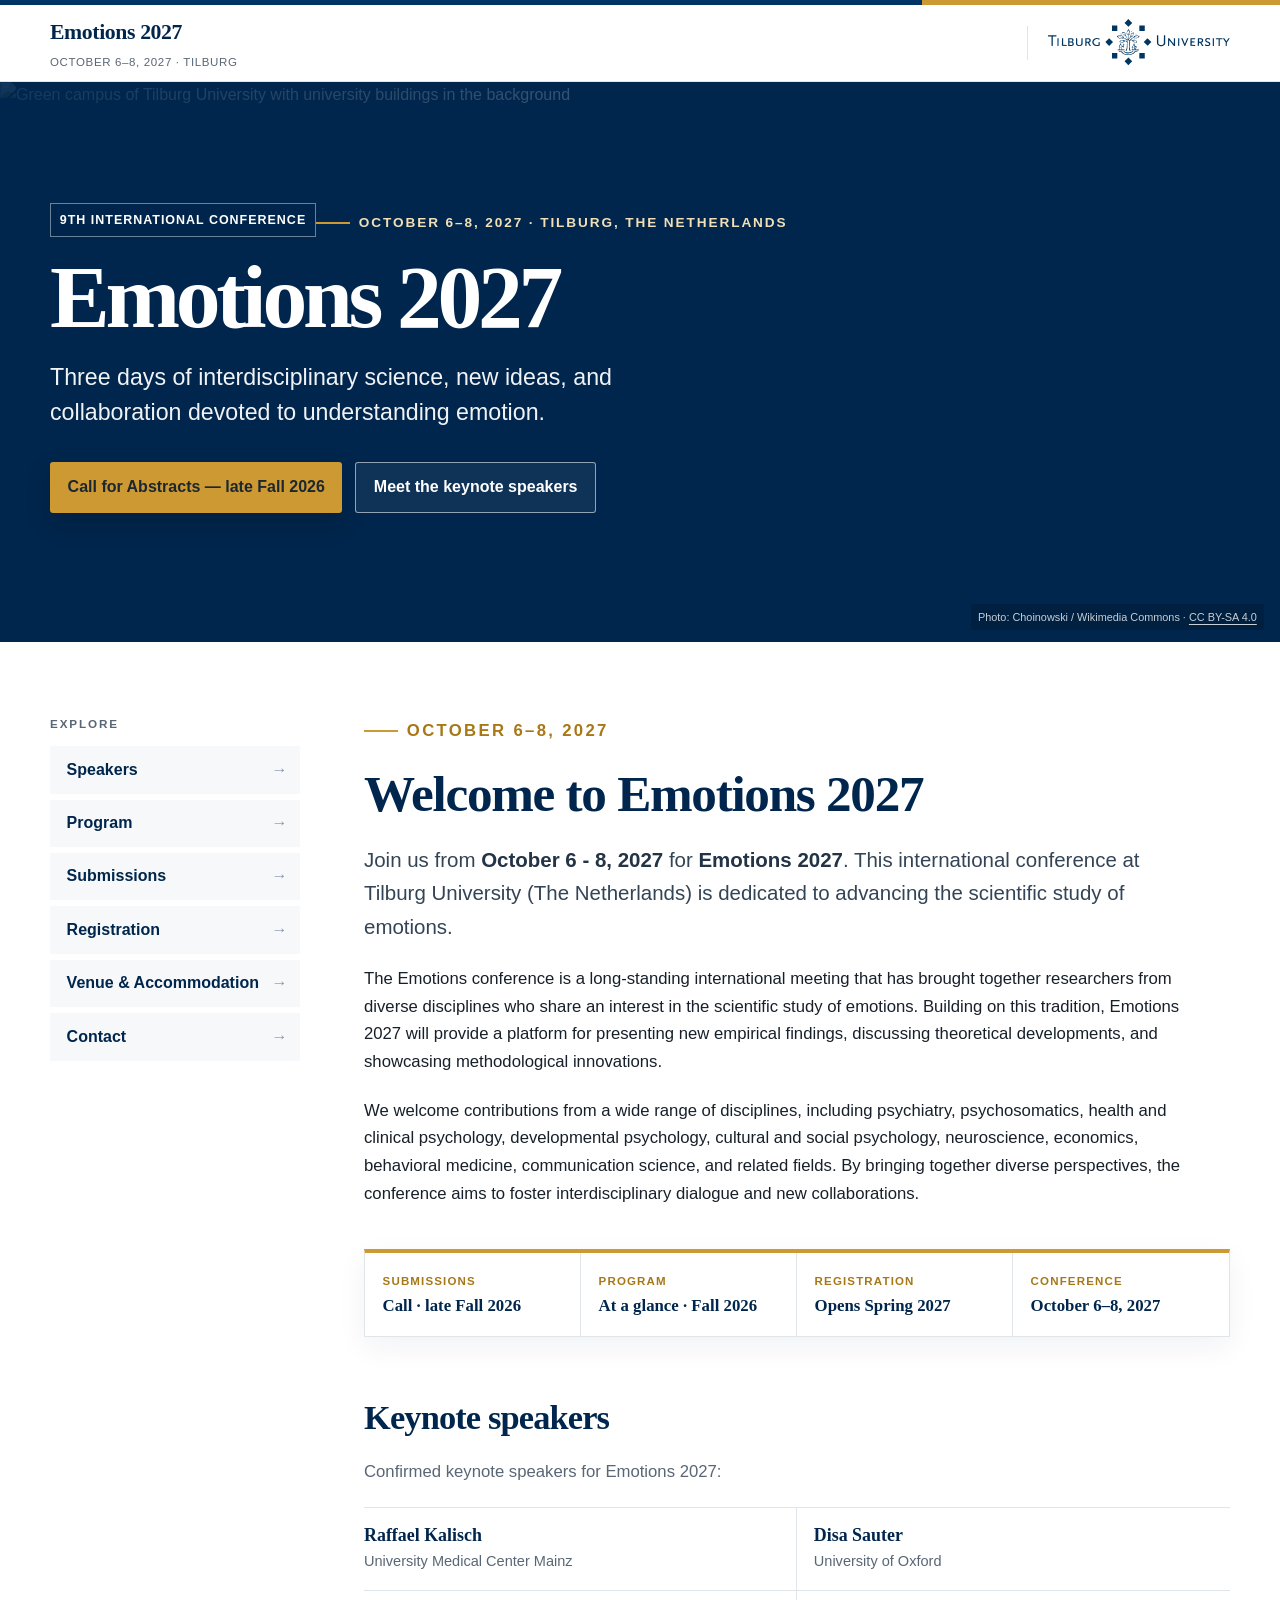
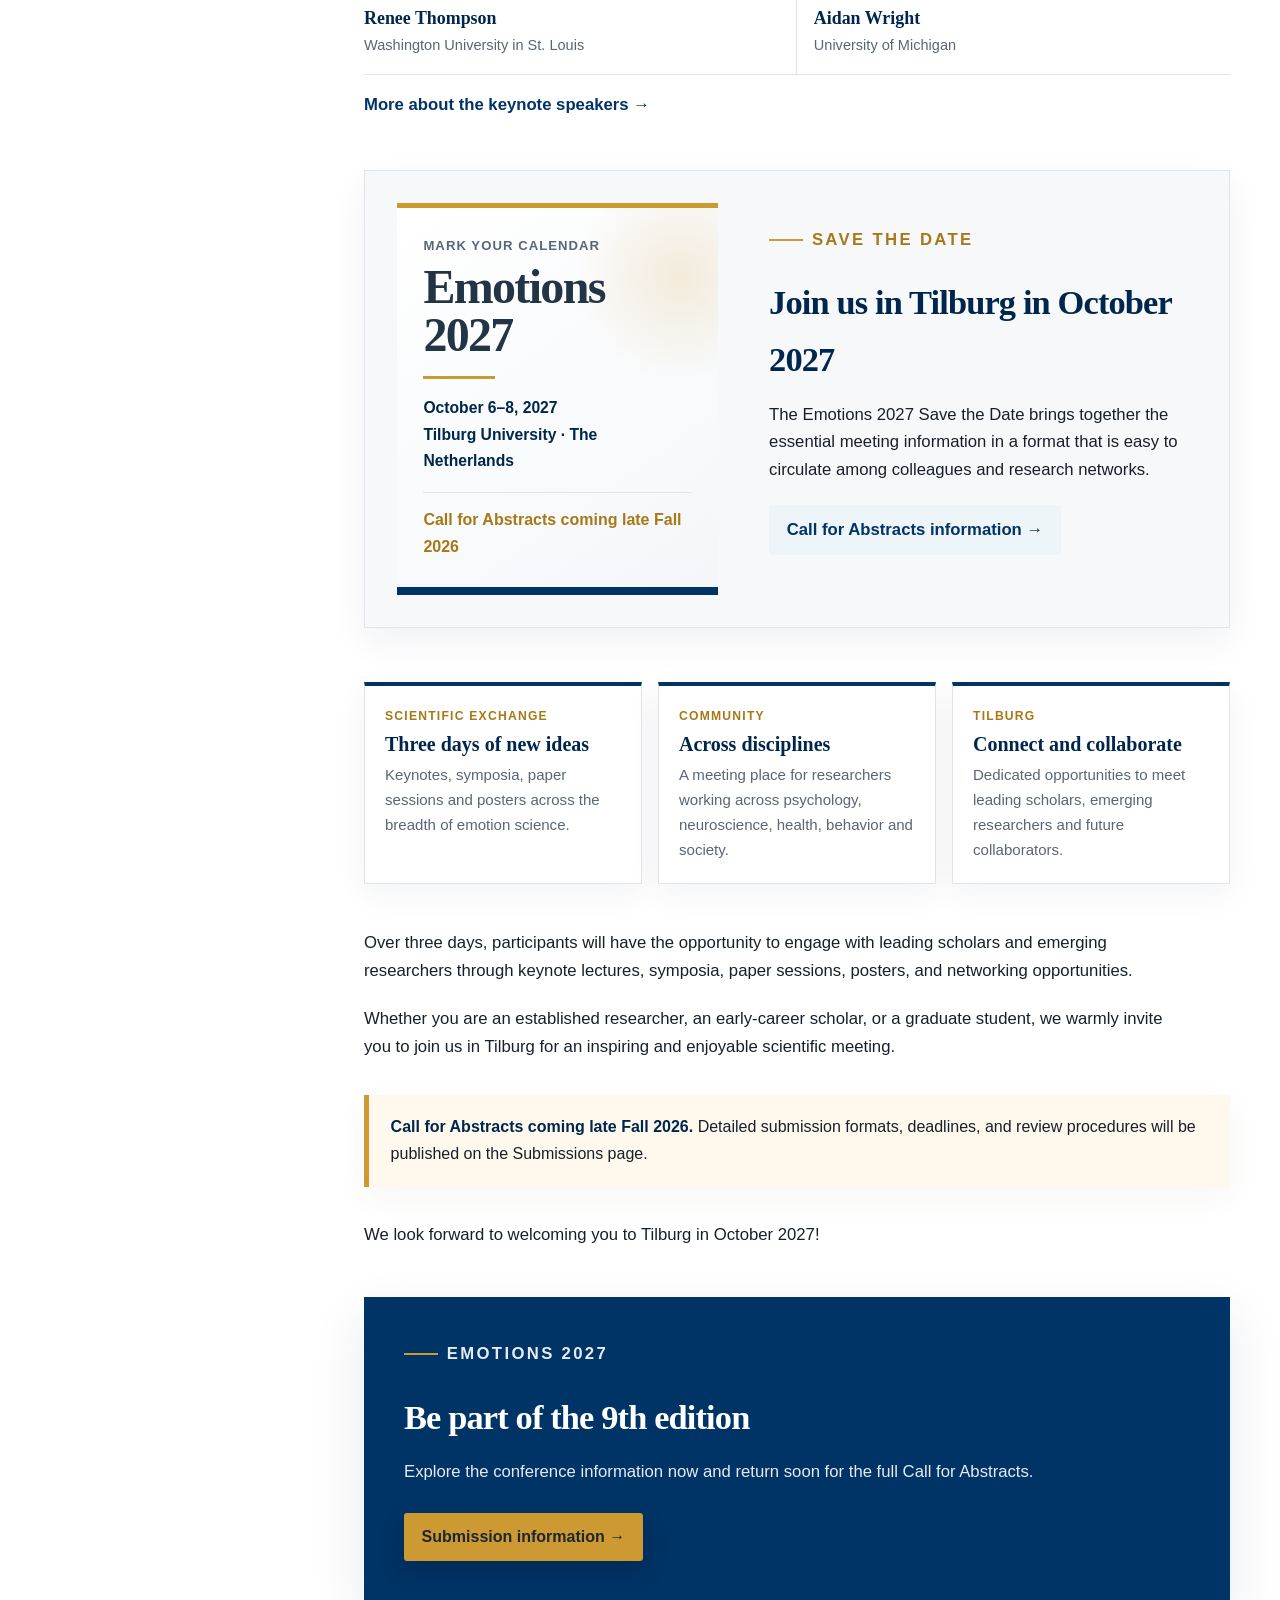
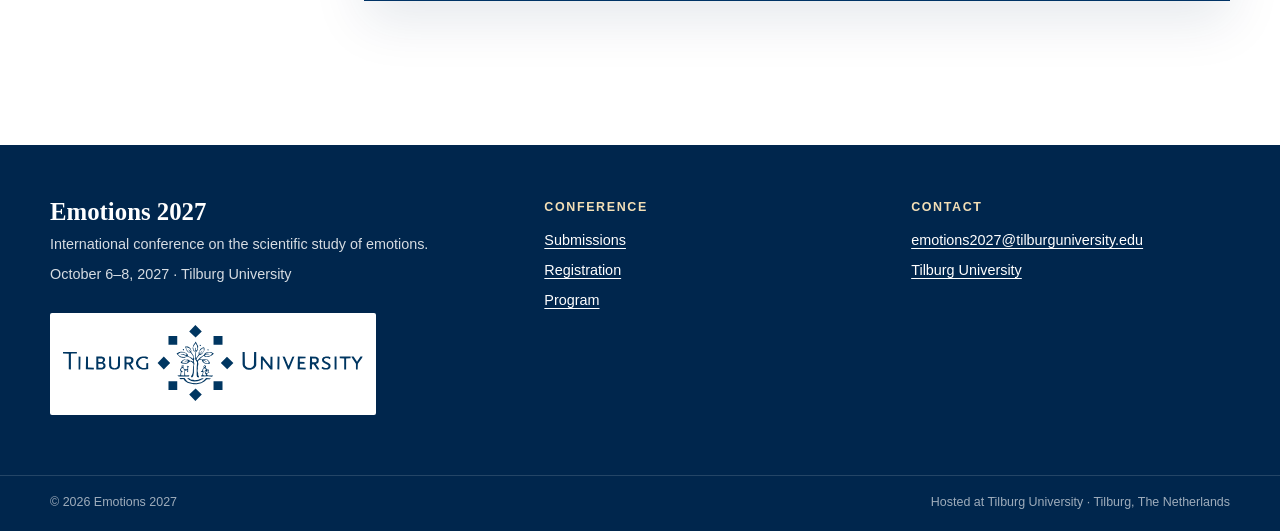
==== index.html @ 15620c04 "Refine header, simplify keynotes, and add Save the Date" ====
<!doctype html>
<html lang="en">
<head>
<meta charset="utf-8">
<meta name="viewport" content="width=device-width, initial-scale=1">
<title>Emotions 2027 | Tilburg University</title>
<meta name="description" content="Emotions 2027 is the 9th international conference on emotion research, held October 6–8, 2027 at Tilburg University.">
<meta name="theme-color" content="#003366">
<meta property="og:type" content="website">
<meta property="og:title" content="Emotions 2027 | Tilburg University">
<meta property="og:description" content="Emotions 2027 is an international scientific conference on emotion research, held October 6–8, 2027 at Tilburg University.">
<meta property="og:image" content="https://commons.wikimedia.org/wiki/Special:FilePath/Tilburg%20University%20campus.jpg?width=1600">

<link rel="canonical" href="https://emotions2027.github.io/Tilburg-Emotions2027/">
<meta property="og:url" content="https://emotions2027.github.io/Tilburg-Emotions2027/">
<meta property="og:site_name" content="Emotions 2027">
<meta name="twitter:card" content="summary_large_image">
<meta name="twitter:title" content="Emotions 2027 | Tilburg University">
<meta name="twitter:description" content="The 9th international Emotions conference, October 6–8, 2027 at Tilburg University.">
<meta name="twitter:image" content="https://commons.wikimedia.org/wiki/Special:FilePath/Tilburg%20University%20campus.jpg?width=1600">
<link rel="icon" href="assets/img/favicon.svg" type="image/svg+xml">
<link rel="stylesheet" href="assets/css/styles.css">
<script type="application/ld+json">
{
  "@context": "https://schema.org",
  "@type": "Event",
  "name": "Emotions 2027",
  "description": "The 9th international Emotions conference at Tilburg University, dedicated to advancing the scientific study of emotions.",
  "startDate": "2027-10-06",
  "endDate": "2027-10-08",
  "eventStatus": "https://schema.org/EventScheduled",
  "eventAttendanceMode": "https://schema.org/OfflineEventAttendanceMode",
  "url": "https://emotions2027.github.io/Tilburg-Emotions2027/",
  "location": {
    "@type": "Place",
    "name": "Cobbenhagen Building, Tilburg University",
    "address": {
      "@type": "PostalAddress",
      "streetAddress": "Warandelaan 2",
      "postalCode": "5037 AB",
      "addressLocality": "Tilburg",
      "addressCountry": "NL"
    }
  },
  "organizer": {
    "@type": "Organization",
    "name": "Tilburg University — Department of Medical and Clinical Psychology",
    "url": "https://www.tilburguniversity.edu/about/schools/socialsciences/organization/departments/medical-and-clinical-psychology/conference-emotions"
  }
}
</script>
</head>
<body>
<a class="skip-link" href="#main">Skip to main content</a>
<div class="topline"></div>
<header class="site-header">
  <div class="header-inner">
    <div class="brand-group">
      <a class="brand" href="index.html" aria-label="Emotions 2027 homepage">
        <span class="brand-mark" aria-hidden="true">E27</span>
        <span class="brand-copy"><strong>Emotions 2027</strong><span>October 6–8, 2027 · Tilburg</span></span>
      </a>
      <span class="brand-divider" aria-hidden="true"></span>
      <a class="university-brand" href="https://www.tilburguniversity.edu/" rel="noopener" aria-label="Tilburg University">
        <img src="assets/img/tilburg-university-tsb.svg" alt="Tilburg University — School of Social and Behavioral Sciences">
      </a>
    </div>
    <div class="header-meta">October 6–8, 2027<span>Tilburg, The Netherlands</span></div>
    <button class="menu-toggle" data-menu-toggle aria-expanded="false" aria-label="Open navigation">☰</button>
  </div>
</header>
<main id="main"><section class="hero" aria-labelledby="hero-title">
  <img class="hero-media" src="https://commons.wikimedia.org/wiki/Special:FilePath/Tilburg%20University%20campus.jpg?width=2200" alt="Green campus of Tilburg University with university buildings in the background">
  <div class="hero-inner"><div class="hero-copy"><span class="hero-badge">9th International Conference</span><p class="eyebrow">October 6–8, 2027 · Tilburg, The Netherlands</p><h1 id="hero-title">Emotions 2027</h1><p class="hero-subtitle">Three days of interdisciplinary science, new ideas, and collaboration devoted to understanding emotion.</p><div class="hero-actions"><a class="btn btn-gold" href="submissions.html">Call for Abstracts — late Fall 2026</a><a class="btn btn-ghost" href="speakers.html">Meet the keynote speakers</a></div></div></div>
  <div class="photo-credit">Photo: Choinowski / Wikimedia Commons · <a href="https://creativecommons.org/licenses/by-sa/4.0/">CC BY-SA 4.0</a></div>
</section><div class="main-shell"><aside class="sidebar" aria-label="Conference navigation"><p class="sidebar-title">Explore</p><nav class="side-nav" data-side-nav><a href="speakers.html">Speakers</a><a href="program.html">Program</a><a href="submissions.html">Submissions</a><a href="registration.html">Registration</a><a href="venue-accommodation.html">Venue & Accommodation</a><a href="contact.html">Contact</a></nav></aside><div class="content"><p class="eyebrow" style="color:#a87817">October 6–8, 2027</p>
<h1>Welcome to Emotions 2027</h1>
<p class="lead">Join us from <strong>October 6 - 8, 2027</strong> for <strong>Emotions 2027</strong>. This international conference at Tilburg University (The Netherlands) is dedicated to advancing the scientific study of emotions.</p>
<p>The Emotions conference is a long-standing international meeting that has brought together researchers from diverse disciplines who share an interest in the scientific study of emotions. Building on this tradition, Emotions 2027 will provide a platform for presenting new empirical findings, discussing theoretical developments, and showcasing methodological innovations.</p>
<p>We welcome contributions from a wide range of disciplines, including psychiatry, psychosomatics, health and clinical psychology, developmental psychology, cultural and social psychology, neuroscience, economics, behavioral medicine, communication science, and related fields. By bringing together diverse perspectives, the conference aims to foster interdisciplinary dialogue and new collaborations.</p>
<div class="dates-strip" aria-label="Important conference dates">
  <div class="date-item"><span>Submissions</span><strong>Call · late Fall 2026</strong></div>
  <div class="date-item"><span>Program</span><strong>At a glance · Fall 2026</strong></div>
  <div class="date-item"><span>Registration</span><strong>Opens Spring 2027</strong></div>
  <div class="date-item"><span>Conference</span><strong>October 6–8, 2027</strong></div>
</div>
<section class="home-keynotes" aria-labelledby="home-keynotes-title">
<h2 id="home-keynotes-title">Keynote speakers</h2>
<p class="section-intro">Confirmed keynote speakers for Emotions 2027:</p>
<div class="keynote-simple-grid">
  <div class="keynote-simple-item"><strong>Raffael Kalisch</strong><span>University Medical Center Mainz</span></div>
  <div class="keynote-simple-item"><strong>Disa Sauter</strong><span>University of Oxford</span></div>
  <div class="keynote-simple-item"><strong>Renee Thompson</strong><span>Washington University in St. Louis</span></div>
  <div class="keynote-simple-item"><strong>Aidan Wright</strong><span>University of Michigan</span></div>
</div>
<p><a class="text-link" href="speakers.html">More about the keynote speakers →</a></p>
</section>
<section class="save-date-section" id="save-the-date" aria-labelledby="save-date-title">
  <div class="save-date-card" aria-label="Emotions 2027 Save the Date">
    <span class="save-date-kicker">Mark your calendar</span>
    <strong class="save-date-name">Emotions 2027</strong>
    <span class="save-date-rule" aria-hidden="true"></span>
    <span class="save-date-meta">October 6–8, 2027</span>
    <span class="save-date-meta">Tilburg University · The Netherlands</span>
    <span class="save-date-call">Call for Abstracts coming late Fall 2026</span>
  </div>
  <div class="save-date-copy">
    <p class="eyebrow" style="color:#a87817">Save the date</p>
    <h2 id="save-date-title">Join us in Tilburg in October 2027</h2>
    <p>The Emotions 2027 Save the Date brings together the essential meeting information in a format that is easy to circulate among colleagues and research networks.</p>
    <p><a class="btn btn-pale" href="submissions.html">Call for Abstracts information →</a></p>
  </div>
</section>
<div class="info-grid"><div class="info-card"><div class="kicker">Scientific exchange</div><h3>Three days of new ideas</h3><p>Keynotes, symposia, paper sessions and posters across the breadth of emotion science.</p></div><div class="info-card"><div class="kicker">Community</div><h3>Across disciplines</h3><p>A meeting place for researchers working across psychology, neuroscience, health, behavior and society.</p></div><div class="info-card"><div class="kicker">Tilburg</div><h3>Connect and collaborate</h3><p>Dedicated opportunities to meet leading scholars, emerging researchers and future collaborators.</p></div></div>
<p>Over three days, participants will have the opportunity to engage with leading scholars and emerging researchers through keynote lectures, symposia, paper sessions, posters, and networking opportunities.</p>
<p>Whether you are an established researcher, an early-career scholar, or a graduate student, we warmly invite you to join us in Tilburg for an inspiring and enjoyable scientific meeting.</p>
<div class="notice"><strong>Call for Abstracts coming late Fall 2026.</strong> Detailed submission formats, deadlines, and review procedures will be published on the Submissions page.</div>
<p>We look forward to welcoming you to Tilburg in October 2027!</p>
<div class="feature-panel"><p class="eyebrow">Emotions 2027</p><h2>Be part of the 9th edition</h2><p>Explore the conference information now and return soon for the full Call for Abstracts.</p><a class="btn btn-gold" href="submissions.html">Submission information →</a></div></div></div></main>
<footer class="site-footer">
  <div class="footer-inner">
    <div><div class="footer-brand">Emotions 2027</div><p>International conference on the scientific study of emotions.</p><p>October 6–8, 2027 · Tilburg University</p><a class="footer-university-brand" href="https://www.tilburguniversity.edu/" rel="noopener"><img src="assets/img/tilburg-university-tsb.svg" alt="Tilburg University — School of Social and Behavioral Sciences"></a></div>
    <div><h2>Conference</h2><p><a href="submissions.html">Submissions</a></p><p><a href="registration.html">Registration</a></p><p><a href="program.html">Program</a></p></div>
    <div><h2>Contact</h2><p><a href="mailto:emotions2027@tilburguniversity.edu">emotions2027@tilburguniversity.edu</a></p><p><a href="https://www.tilburguniversity.edu/" rel="noopener">Tilburg University</a></p></div>
  </div>
  <div class="footer-bottom"><div class="footer-bottom-inner"><span>© <span data-year></span> Emotions 2027</span><span>Hosted at Tilburg University · Tilburg, The Netherlands</span></div></div>
</footer>
<script src="assets/js/site.js"></script>
</body></html>
---- assets/css/styles.css ----
:root {
  --navy: #003366;
  --navy-deep: #00264d;
  --navy-soft: #0f4f7a;
  --gold: #cc9933;
  --gold-deep: #a87817;
  --sky: #edf5f8;
  --mist: #f6f8f9;
  --ink: #17202a;
  --muted: #596675;
  --line: #dfe5e8;
  --white: #ffffff;
  --max: 1180px;
  --shadow: 0 20px 50px rgba(0, 38, 77, 0.10);
  --radius: 18px;
}

* { box-sizing: border-box; }
html { scroll-behavior: smooth; }
body {
  margin: 0;
  color: var(--ink);
  background: var(--white);
  font-family: "Segoe UI", Arial, Helvetica, sans-serif;
  line-height: 1.66;
  -webkit-font-smoothing: antialiased;
}
img { display: block; max-width: 100%; }
a { color: var(--navy); text-decoration-thickness: 1px; text-underline-offset: 3px; }
a:hover { color: var(--gold-deep); }
button, a { -webkit-tap-highlight-color: transparent; }

.skip-link {
  position: absolute;
  left: -999px;
  top: 0;
  z-index: 1000;
  padding: .75rem 1rem;
  background: var(--white);
  color: var(--navy);
}
.skip-link:focus { left: 1rem; top: 1rem; }

.topline { height: 5px; background: linear-gradient(90deg, var(--navy) 0 72%, var(--gold) 72% 100%); }
.site-header {
  position: relative;
  z-index: 30;
  background: rgba(255,255,255,.97);
  border-bottom: 1px solid var(--line);
}
.header-inner {
  width: min(calc(100% - 2rem), var(--max));
  min-height: 92px;
  margin: 0 auto;
  display: flex;
  align-items: center;
  justify-content: space-between;
  gap: 2rem;
}
.brand { display: inline-flex; align-items: center; gap: .95rem; text-decoration: none; color: inherit; }
.brand-mark {
  width: 52px;
  height: 52px;
  display: grid;
  place-items: center;
  background: var(--navy);
  color: var(--white);
  font-weight: 800;
  letter-spacing: -.04em;
  border-radius: 4px;
  box-shadow: inset 0 -5px 0 var(--gold);
}
.brand-copy { display: grid; gap: .05rem; }
.brand-copy strong { color: var(--navy-deep); font-size: 1.18rem; letter-spacing: .01em; }
.brand-copy span { color: var(--muted); font-size: .82rem; letter-spacing: .035em; text-transform: uppercase; }
.header-meta { text-align: right; color: var(--navy); font-size: .92rem; font-weight: 650; }
.header-meta span { display: block; color: var(--muted); font-weight: 450; }
.menu-toggle { display: none; border: 0; background: transparent; color: var(--navy); font-size: 1.6rem; cursor: pointer; }

.hero {
  position: relative;
  min-height: 560px;
  overflow: hidden;
  background: var(--navy-deep);
  color: var(--white);
}
.hero-media {
  position: absolute;
  inset: 0;
  width: 100%;
  height: 100%;
  object-fit: cover;
  object-position: center 48%;
  opacity: .83;
}
.hero::after {
  content: "";
  position: absolute;
  inset: 0;
  background:
    linear-gradient(90deg, rgba(0,38,77,.90) 0%, rgba(0,38,77,.74) 45%, rgba(0,38,77,.30) 74%, rgba(0,38,77,.18) 100%),
    linear-gradient(0deg, rgba(0,38,77,.25), rgba(0,38,77,.02));
}
.hero-inner {
  position: relative;
  z-index: 2;
  width: min(calc(100% - 2rem), var(--max));
  min-height: 560px;
  margin: 0 auto;
  display: flex;
  align-items: center;
  padding: 4.75rem 0 5.25rem;
}
.hero-copy { max-width: 770px; }
.eyebrow {
  display: inline-flex;
  align-items: center;
  gap: .55rem;
  margin: 0 0 1rem;
  color: #f3dfb6;
  font-size: .85rem;
  font-weight: 800;
  letter-spacing: .14em;
  text-transform: uppercase;
}
.eyebrow::before { content: ""; width: 34px; height: 2px; background: var(--gold); }
.hero h1 {
  margin: 0;
  max-width: 750px;
  font-family: Georgia, "Times New Roman", serif;
  font-size: clamp(3.3rem, 7vw, 6.7rem);
  line-height: .94;
  letter-spacing: -.048em;
  font-weight: 650;
}
.hero-subtitle {
  max-width: 690px;
  margin: 1.3rem 0 0;
  font-size: clamp(1.1rem, 2vw, 1.45rem);
  line-height: 1.5;
  color: rgba(255,255,255,.94);
}
.hero-actions { display: flex; flex-wrap: wrap; gap: .8rem; margin-top: 2rem; }
.btn {
  display: inline-flex;
  align-items: center;
  justify-content: center;
  gap: .55rem;
  min-height: 48px;
  padding: .7rem 1.1rem;
  border-radius: 3px;
  font-weight: 750;
  text-decoration: none;
  transition: transform .18s ease, box-shadow .18s ease, background .18s ease;
}
.btn:hover { transform: translateY(-1px); }
.btn-gold { background: var(--gold); color: #1c2730; box-shadow: 0 10px 25px rgba(0,0,0,.18); }
.btn-gold:hover { color: #111; background: #d9ab4d; }
.btn-ghost { border: 1px solid rgba(255,255,255,.55); color: var(--white); background: rgba(255,255,255,.06); }
.btn-ghost:hover { color: var(--white); background: rgba(255,255,255,.14); }
.photo-credit {
  position: absolute;
  right: 1rem;
  bottom: .75rem;
  z-index: 4;
  padding: .25rem .45rem;
  font-size: .68rem;
  color: rgba(255,255,255,.78);
  background: rgba(0,24,48,.38);
  border-radius: 2px;
}
.photo-credit a { color: inherit; }

.page-hero {
  background: linear-gradient(120deg, var(--navy-deep), var(--navy));
  color: var(--white);
  padding: 4.5rem 0 4.8rem;
  border-bottom: 5px solid var(--gold);
}
.page-hero-inner { width: min(calc(100% - 2rem), var(--max)); margin: 0 auto; }
.page-hero .eyebrow { margin-bottom: .7rem; }
.page-hero h1 {
  margin: 0;
  font: 650 clamp(2.55rem, 5vw, 4.8rem)/1 Georgia, "Times New Roman", serif;
  letter-spacing: -.04em;
}
.page-hero p { max-width: 750px; margin: 1rem 0 0; color: rgba(255,255,255,.88); font-size: 1.15rem; }

.main-shell {
  width: min(calc(100% - 2rem), var(--max));
  margin: 0 auto;
  display: grid;
  grid-template-columns: 250px minmax(0, 1fr);
  gap: clamp(2rem, 5vw, 5.5rem);
  padding: 4.5rem 0 6rem;
}
.sidebar { align-self: start; position: sticky; top: 1.25rem; }
.sidebar-title {
  margin: 0 0 .8rem;
  color: var(--muted);
  font-size: .73rem;
  font-weight: 800;
  letter-spacing: .16em;
  text-transform: uppercase;
}
.side-nav { display: grid; gap: .38rem; }
.side-nav a {
  display: flex;
  justify-content: space-between;
  align-items: center;
  min-height: 47px;
  padding: .65rem .78rem .65rem .85rem;
  border-left: 3px solid transparent;
  color: var(--navy-deep);
  background: var(--mist);
  font-weight: 680;
  text-decoration: none;
  transition: background .15s ease, border-color .15s ease, padding-left .15s ease;
}
.side-nav a::after { content: "→"; opacity: .45; }
.side-nav a:hover { padding-left: 1rem; border-left-color: var(--gold); background: var(--sky); }
.side-nav a[aria-current="page"] { border-left-color: var(--gold); background: var(--navy); color: var(--white); }
.side-nav a[aria-current="page"]::after { color: var(--gold); opacity: 1; }

.content { min-width: 0; }
.content h2,
.content h1 {
  color: var(--navy-deep);
  font-family: Georgia, "Times New Roman", serif;
  font-weight: 650;
  letter-spacing: -.025em;
}
.content h1 { margin: 0 0 1.35rem; font-size: clamp(2.1rem, 4vw, 3.25rem); line-height: 1.08; }
.content h2 { margin: 2.6rem 0 .75rem; font-size: clamp(1.55rem, 3vw, 2.15rem); }
.content h3 { margin: 2rem 0 .6rem; color: var(--navy); font-size: 1.08rem; }
.content p { max-width: 820px; margin: 0 0 1.3rem; font-size: 1.045rem; }
.content .lead { font-size: clamp(1.12rem, 2vw, 1.28rem); color: #334456; line-height: 1.65; }
.content strong { color: #233447; }

.notice {
  margin: 2.15rem 0;
  padding: 1.2rem 1.35rem;
  border-left: 5px solid var(--gold);
  background: #fff9ed;
  box-shadow: 0 10px 30px rgba(97,71,12,.05);
}
.notice strong { color: var(--navy-deep); }

.info-grid { display: grid; grid-template-columns: repeat(3, 1fr); gap: 1rem; margin: 2.2rem 0 2.8rem; }
.info-card {
  min-height: 165px;
  padding: 1.25rem;
  border: 1px solid var(--line);
  border-top: 4px solid var(--navy);
  background: var(--white);
  box-shadow: 0 10px 30px rgba(0,38,77,.055);
}
.info-card .kicker { color: var(--gold-deep); font-size: .76rem; font-weight: 800; letter-spacing: .10em; text-transform: uppercase; }
.info-card h3 { margin: .35rem 0 .4rem; font: 650 1.25rem/1.25 Georgia, "Times New Roman", serif; color: var(--navy-deep); }
.info-card p { margin: 0; font-size: .94rem; color: var(--muted); }

.feature-panel {
  margin: 3rem 0;
  padding: clamp(1.5rem, 4vw, 2.5rem);
  background: var(--navy);
  color: var(--white);
  box-shadow: var(--shadow);
}
.feature-panel h2 { margin-top: 0; color: var(--white); }
.feature-panel p { color: rgba(255,255,255,.9); }
.feature-panel .btn { margin-top: .4rem; }

.venue-image {
  margin: 2.2rem 0 .5rem;
  aspect-ratio: 16 / 9;
  overflow: hidden;
  background: var(--sky);
}
.venue-image img { width: 100%; height: 100%; object-fit: cover; }
.image-caption { margin: .45rem 0 2rem; color: var(--muted); font-size: .78rem; }

.contact-card {
  margin: 1.8rem 0 2.5rem;
  padding: 1.6rem;
  border: 1px solid var(--line);
  background: var(--mist);
}
.contact-card address { font-style: normal; line-height: 1.7; }
.contact-card .email { display: inline-block; margin-top: .7rem; font-weight: 750; }

.site-footer { margin-top: 0; background: var(--navy-deep); color: rgba(255,255,255,.84); }
.footer-inner {
  width: min(calc(100% - 2rem), var(--max));
  margin: 0 auto;
  display: grid;
  grid-template-columns: 1.4fr 1fr 1fr;
  gap: 3rem;
  padding: 3.2rem 0;
}
.footer-brand { color: var(--white); font: 650 1.55rem/1.2 Georgia, "Times New Roman", serif; }
.footer-inner h2 { margin: 0 0 .7rem; color: #f3dfb6; font-size: .78rem; letter-spacing: .13em; text-transform: uppercase; }
.footer-inner p { margin: .4rem 0; font-size: .9rem; }
.footer-inner a { color: var(--white); }
.footer-bottom { border-top: 1px solid rgba(255,255,255,.14); }
.footer-bottom-inner {
  width: min(calc(100% - 2rem), var(--max));
  margin: 0 auto;
  display: flex;
  justify-content: space-between;
  gap: 1rem;
  padding: 1rem 0 1.2rem;
  color: rgba(255,255,255,.62);
  font-size: .78rem;
}

@media (max-width: 900px) {
  .header-meta { display: none; }
  .menu-toggle { display: block; }
  .main-shell { grid-template-columns: 1fr; padding-top: 1.2rem; }
  .sidebar { position: static; margin-bottom: .5rem; }
  .sidebar-title { display: none; }
  .side-nav { display: none; grid-template-columns: repeat(2, minmax(0,1fr)); padding: .65rem; background: var(--mist); }
  .side-nav.open { display: grid; }
  .side-nav a { background: var(--white); }
  .info-grid { grid-template-columns: 1fr; }
  .footer-inner { grid-template-columns: 1fr 1fr; }
  .footer-inner > :first-child { grid-column: 1 / -1; }
}

@media (max-width: 620px) {
  .header-inner { min-height: 76px; }
  .brand-mark { width: 44px; height: 44px; }
  .brand-copy strong { font-size: 1.02rem; }
  .brand-copy span { font-size: .7rem; }
  .hero, .hero-inner { min-height: 520px; }
  .hero-inner { padding: 4rem 0; }
  .hero h1 { font-size: clamp(3rem, 17vw, 5rem); }
  .hero-subtitle { font-size: 1.06rem; }
  .page-hero { padding: 3.5rem 0 3.8rem; }
  .side-nav { grid-template-columns: 1fr; }
  .footer-inner { grid-template-columns: 1fr; gap: 1.6rem; }
  .footer-inner > :first-child { grid-column: auto; }
  .footer-bottom-inner { flex-direction: column; }
}

@media (prefers-reduced-motion: reduce) {
  * { scroll-behavior: auto !important; transition: none !important; }
}


/* v2 conference enhancements */
a:focus-visible, button:focus-visible { outline: 3px solid var(--gold); outline-offset: 3px; }
.menu-toggle { min-width: 44px; min-height: 44px; border: 1px solid var(--line); border-radius: 3px; background: var(--white); }
.mobile-nav-wrap { display: none; }
.mobile-nav { display: grid; }
.mobile-nav a {
  padding: .9rem 1rem;
  border-top: 1px solid var(--line);
  color: var(--navy-deep);
  background: var(--white);
  font-weight: 700;
  text-decoration: none;
}
.mobile-nav a:hover, .mobile-nav a[aria-current="page"] { background: var(--sky); color: var(--navy-deep); }
.mobile-nav a[aria-current="page"] { box-shadow: inset 4px 0 0 var(--gold); }
.hero-badge {
  display: inline-flex;
  margin-bottom: 1.1rem;
  padding: .35rem .55rem;
  border: 1px solid rgba(255,255,255,.42);
  background: rgba(0,38,77,.35);
  color: #fff;
  font-size: .78rem;
  font-weight: 750;
  letter-spacing: .08em;
  text-transform: uppercase;
}
.btn-pale { background: var(--sky); color: var(--navy); }
.btn-pale:hover { color: var(--navy-deep); background: #e2eef3; }
.section-intro { max-width: 760px; color: var(--muted); }
.dates-strip {
  margin: 2.6rem 0 3.2rem;
  display: grid;
  grid-template-columns: repeat(4, 1fr);
  border: 1px solid var(--line);
  border-top: 4px solid var(--gold);
  box-shadow: 0 10px 30px rgba(0,38,77,.06);
}
.date-item { padding: 1.15rem 1.1rem 1.25rem; border-right: 1px solid var(--line); background: var(--white); }
.date-item:last-child { border-right: 0; }
.date-item span { display: block; color: var(--gold-deep); font-size: .72rem; font-weight: 800; letter-spacing: .10em; text-transform: uppercase; }
.date-item strong { display: block; margin-top: .25rem; color: var(--navy-deep); font: 650 1.05rem/1.3 Georgia, "Times New Roman", serif; }
.speaker-grid { display: grid; grid-template-columns: repeat(2, minmax(0, 1fr)); gap: 1.25rem; margin: 1.8rem 0 2.8rem; }
.speaker-card {
  position: relative;
  overflow: hidden;
  min-height: 230px;
  padding: 1.55rem;
  border: 1px solid var(--line);
  background: var(--white);
  box-shadow: 0 10px 30px rgba(0,38,77,.06);
}
.speaker-card::before { content: ""; position: absolute; inset: 0 auto 0 0; width: 5px; background: var(--gold); }
.speaker-card .speaker-initials {
  width: 58px; height: 58px; display: grid; place-items: center; margin-bottom: 1.15rem;
  border-radius: 50%; background: var(--sky); color: var(--navy);
  font: 700 1.15rem/1 Georgia, "Times New Roman", serif;
}
.speaker-card h3 { margin: 0; color: var(--navy-deep); font: 650 1.45rem/1.2 Georgia, "Times New Roman", serif; }
.speaker-affiliation { margin: .35rem 0 .9rem !important; color: var(--gold-deep); font-size: .9rem !important; font-weight: 750; }
.speaker-card p { margin-bottom: .9rem; color: var(--muted); font-size: .96rem; }
.speaker-link { font-size: .9rem; font-weight: 750; }
.speaker-grid.compact .speaker-card { min-height: 190px; }
.speaker-grid.compact .speaker-initials { width: 48px; height: 48px; margin-bottom: .9rem; font-size: 1rem; }
.speaker-grid.compact .speaker-card h3 { font-size: 1.28rem; }
.day-grid { display: grid; grid-template-columns: repeat(3, 1fr); gap: 1rem; margin: 2rem 0 2.8rem; }
.day-card { padding: 1.4rem; border: 1px solid var(--line); border-top: 4px solid var(--navy); background: var(--white); box-shadow: 0 10px 30px rgba(0,38,77,.06); }
.day-card .day-name { color: var(--gold-deep); font-size: .75rem; font-weight: 800; letter-spacing: .10em; text-transform: uppercase; }
.day-card h3 { margin: .3rem 0 .65rem; color: var(--navy-deep); font: 650 1.4rem/1.2 Georgia, "Times New Roman", serif; }
.day-card p { margin: 0; color: var(--muted); font-size: .94rem; }
.travel-grid { display: grid; grid-template-columns: repeat(2, 1fr); gap: 1rem; margin: 1.7rem 0 2.5rem; }
.travel-card { padding: 1.25rem; border: 1px solid var(--line); background: var(--mist); }
.travel-card h3 { margin: 0 0 .4rem; color: var(--navy-deep); font: 650 1.15rem/1.25 Georgia, "Times New Roman", serif; }
.travel-card p { margin: 0; color: var(--muted); font-size: .94rem; }

@media (max-width: 900px) {
  .sidebar { display: none !important; }
  .mobile-nav-wrap { position: relative; z-index: 29; border-bottom: 1px solid var(--line); background: var(--white); }
  .mobile-nav-wrap.open { display: block; }
  .dates-strip { grid-template-columns: repeat(2, 1fr); }
  .date-item:nth-child(2) { border-right: 0; }
  .date-item:nth-child(-n+2) { border-bottom: 1px solid var(--line); }
  .speaker-grid, .day-grid { grid-template-columns: 1fr; }
}
@media (min-width: 901px) { .mobile-nav-wrap { display: none !important; } }
@media (max-width: 620px) {
  .dates-strip { grid-template-columns: 1fr; }
  .date-item { border-right: 0; border-bottom: 1px solid var(--line); }
  .date-item:last-child { border-bottom: 0; }
  .travel-grid { grid-template-columns: 1fr; }
}


/* approved Tilburg University branding */
.brand-group {
  display: flex;
  align-items: center;
  gap: 1.05rem;
  min-width: 0;
}
.brand-divider {
  width: 1px;
  height: 50px;
  flex: 0 0 auto;
  background: var(--line);
}
.university-brand {
  display: inline-flex;
  align-items: center;
  text-decoration: none;
  min-width: 0;
}
.university-brand img {
  display: block;
  width: min(330px, 29vw);
  height: auto;
}
.footer-university-brand {
  display: inline-block;
  margin-top: 1.25rem;
  padding: .7rem .8rem;
  background: var(--white);
  border-radius: 2px;
}
.footer-university-brand img {
  display: block;
  width: min(300px, 100%);
  height: auto;
}
@media (max-width: 900px) {
  .header-inner { gap: 1rem; }
  .brand-group { gap: .75rem; }
  .brand-divider { height: 42px; }
  .university-brand img { width: min(250px, 35vw); }
}
@media (max-width: 700px) {
  .header-inner { align-items: center; }
  .brand-group { gap: .6rem; }
  .brand-divider { display: none; }
  .university-brand img { width: 150px; }
  .brand-copy span { display: none; }
}
@media (max-width: 480px) {
  .university-brand img { width: 118px; }
  .brand-mark { width: 40px; height: 40px; font-size: .92rem; }
  .brand-copy strong { font-size: .95rem; }
}


/* v4 refined conference identity */
.brand-mark { display: none !important; }
.header-meta { display: none !important; }
.header-inner {
  min-height: 76px;
  gap: 1.25rem;
}
.brand-group {
  width: 100%;
  justify-content: space-between;
  gap: 1.25rem;
}
.brand {
  gap: 0;
  flex: 0 1 auto;
}
.brand-copy strong {
  font-family: Georgia, "Times New Roman", serif;
  font-size: 1.36rem;
  letter-spacing: -.018em;
}
.brand-copy span {
  margin-top: .08rem;
  font-size: .72rem;
  letter-spacing: .055em;
}
.brand-divider {
  height: 34px;
  margin-left: auto;
}
.university-brand {
  flex: 0 0 auto;
}
.university-brand img {
  width: 182px;
  max-height: 48px;
}
.speaker-card .speaker-initials,
.speaker-grid.compact .speaker-initials {
  display: none !important;
}
.speaker-card {
  min-height: 0;
  padding-top: 1.45rem;
}
.speaker-grid.compact .speaker-card {
  min-height: 0;
}
.home-keynotes {
  margin: 2.7rem 0 3rem;
}
.keynote-simple-grid {
  display: grid;
  grid-template-columns: repeat(2, minmax(0, 1fr));
  gap: 0;
  margin: 1.35rem 0 1.05rem;
  border-top: 1px solid var(--line);
}
.keynote-simple-item {
  display: grid;
  gap: .18rem;
  padding: 1rem 1.05rem 1.05rem 0;
  border-bottom: 1px solid var(--line);
}
.keynote-simple-item:nth-child(odd) {
  border-right: 1px solid var(--line);
}
.keynote-simple-item:nth-child(even) {
  padding-left: 1.05rem;
}
.keynote-simple-item strong {
  color: var(--navy-deep);
  font: 650 1.12rem/1.25 Georgia, "Times New Roman", serif;
}
.keynote-simple-item span {
  color: var(--muted);
  font-size: .91rem;
}
.text-link {
  font-weight: 750;
  text-decoration: none;
}
.text-link:hover { text-decoration: underline; }

.save-date-section {
  display: grid;
  grid-template-columns: minmax(260px, .9fr) minmax(0, 1.2fr);
  gap: clamp(1.6rem, 4vw, 3.5rem);
  align-items: center;
  margin: 3.2rem 0 3.4rem;
  padding: clamp(1.25rem, 3vw, 2rem);
  background: #f7f8fa;
  border: 1px solid var(--line);
  box-shadow: 0 14px 34px rgba(0,38,77,.06);
}
.save-date-card {
  min-height: 295px;
  display: flex;
  flex-direction: column;
  justify-content: center;
  padding: 1.65rem;
  color: var(--navy-deep);
  background:
    radial-gradient(circle at 88% 18%, rgba(205,153,51,.17), transparent 25%),
    linear-gradient(145deg, #fff 0%, #f4f7fa 100%);
  border-top: 5px solid var(--gold);
  border-bottom: 8px solid var(--navy);
}
.save-date-kicker {
  margin-bottom: .4rem;
  color: var(--muted);
  font-size: .82rem;
  font-weight: 750;
  letter-spacing: .08em;
  text-transform: uppercase;
}
.save-date-name {
  font: 650 clamp(2rem, 4vw, 3rem)/1 Georgia, "Times New Roman", serif;
  letter-spacing: -.035em;
}
.save-date-rule {
  width: 72px;
  height: 3px;
  margin: 1.05rem 0;
  background: var(--gold);
}
.save-date-meta {
  font-size: .98rem;
  font-weight: 700;
}
.save-date-call {
  margin-top: 1.15rem;
  padding-top: .9rem;
  border-top: 1px solid var(--line);
  color: var(--gold-deep);
  font-weight: 800;
}
.save-date-copy h2 {
  margin-top: 0;
}
.save-date-copy p {
  max-width: 610px;
}

@media (max-width: 900px) {
  .university-brand img { width: 155px; }
  .brand-copy strong { font-size: 1.2rem; }
  .save-date-section { grid-template-columns: 1fr; }
}
@media (max-width: 700px) {
  .brand-group { gap: .7rem; }
  .brand-divider { display: block; height: 28px; }
  .university-brand img { width: 125px; }
  .brand-copy span { display: block; font-size: .62rem; }
  .keynote-simple-grid { grid-template-columns: 1fr; }
  .keynote-simple-item,
  .keynote-simple-item:nth-child(even) {
    padding: .9rem 0;
    border-right: 0;
  }
}
@media (max-width: 480px) {
  .header-inner { min-height: 68px; }
  .brand-copy strong { font-size: 1.05rem; }
  .brand-copy span { display: none; }
  .brand-divider { height: 24px; }
  .university-brand img { width: 104px; }
}
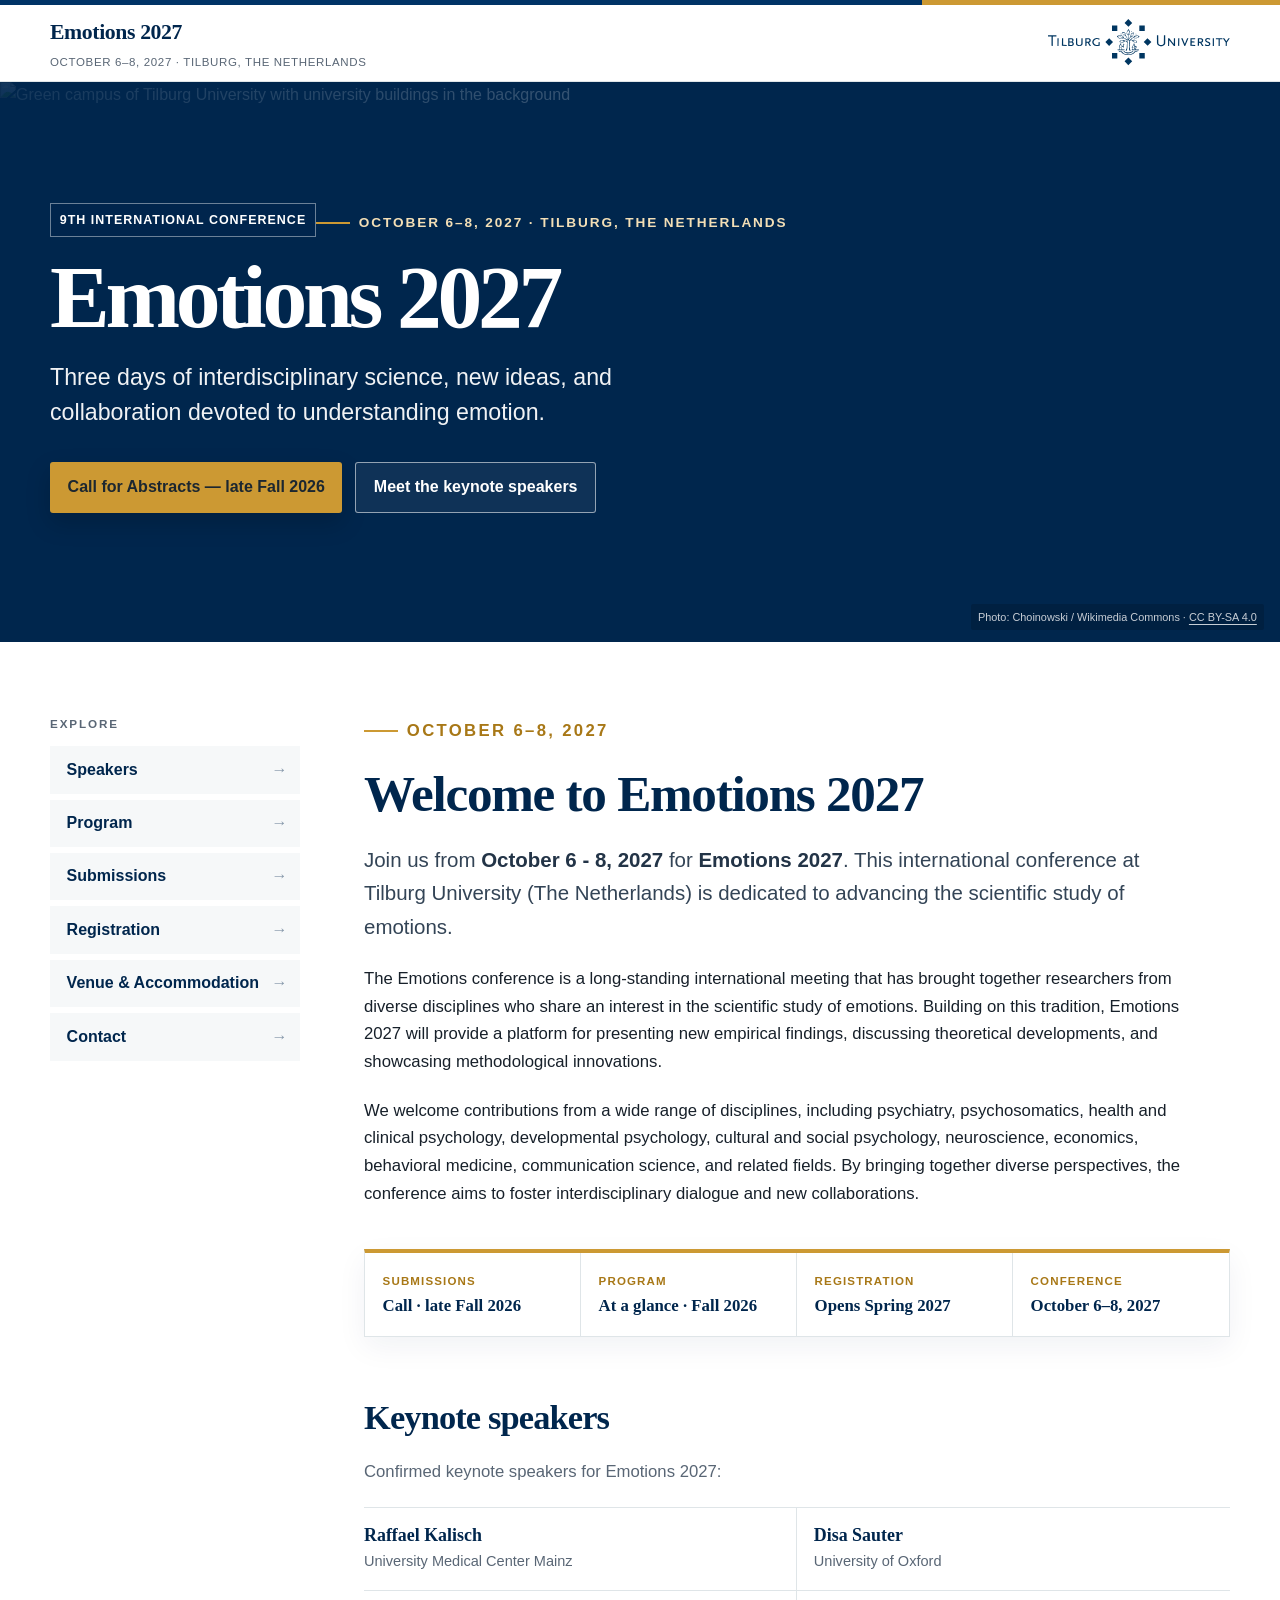
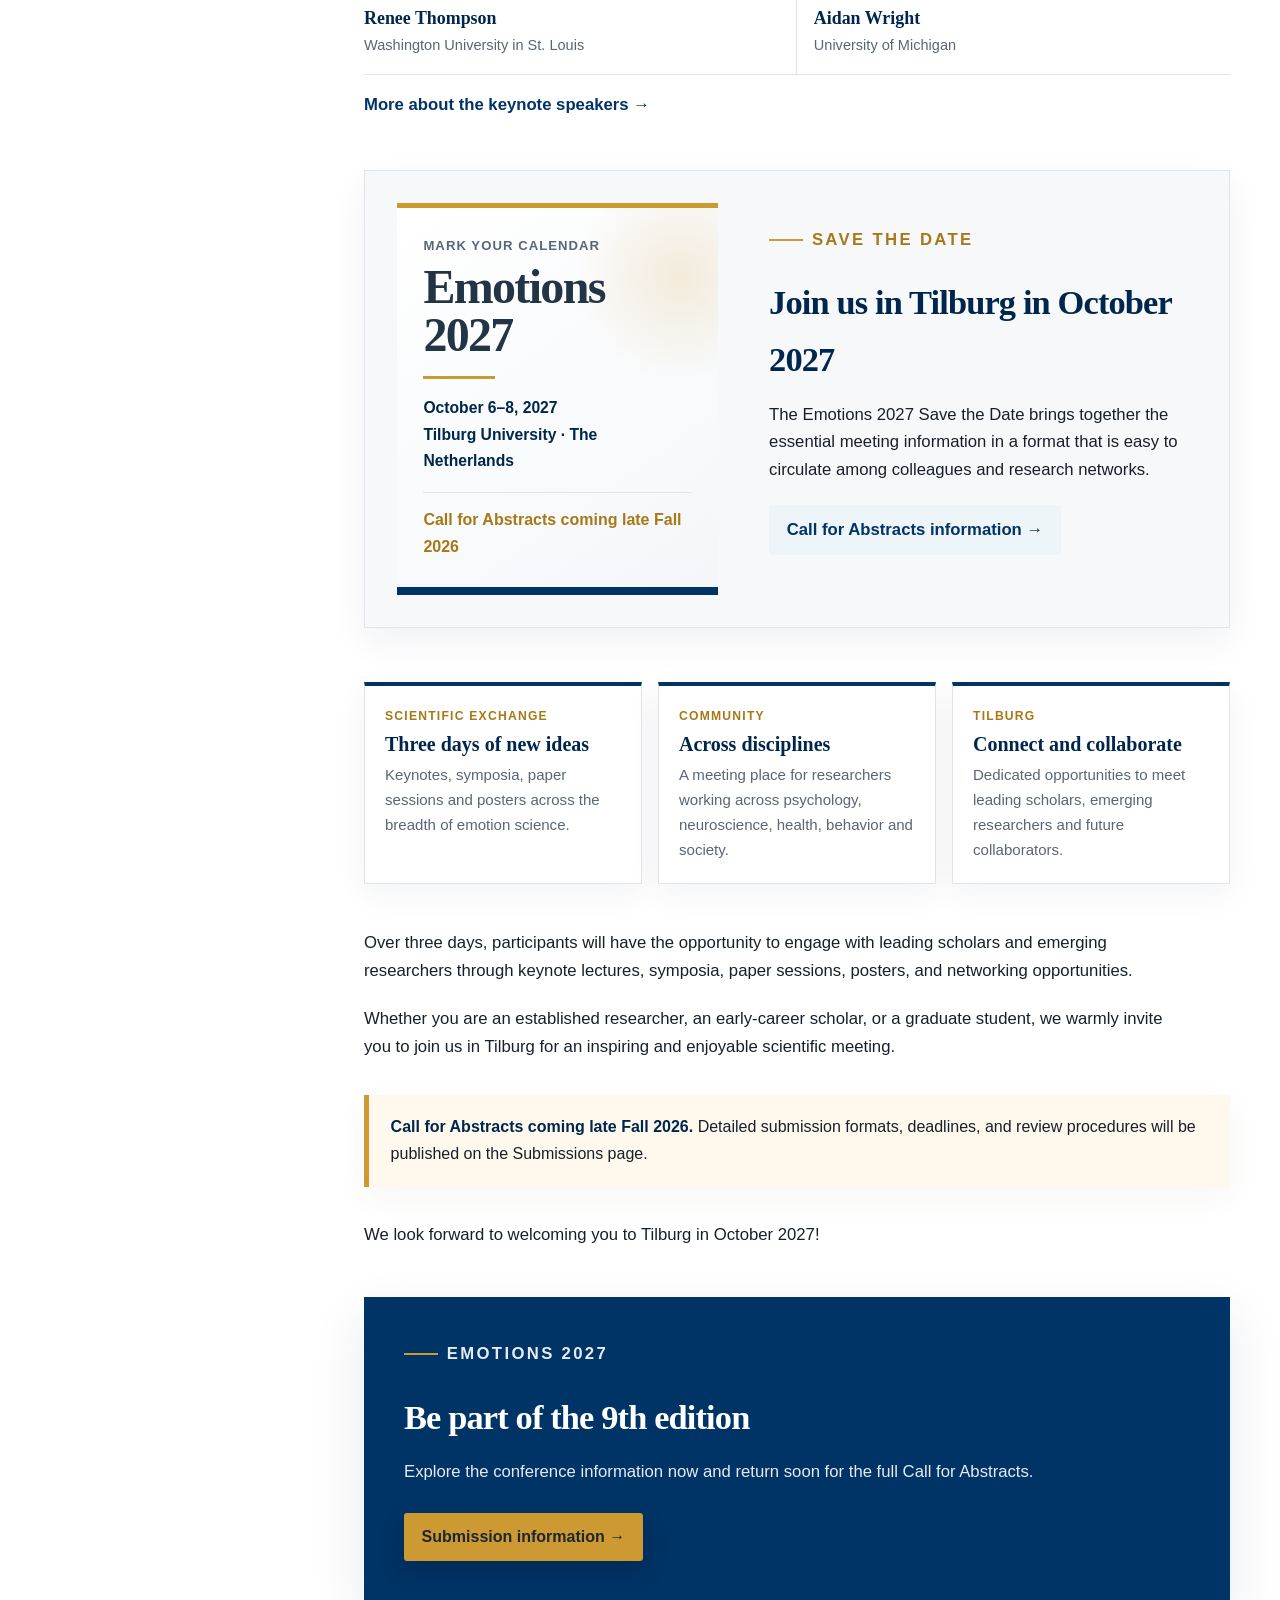
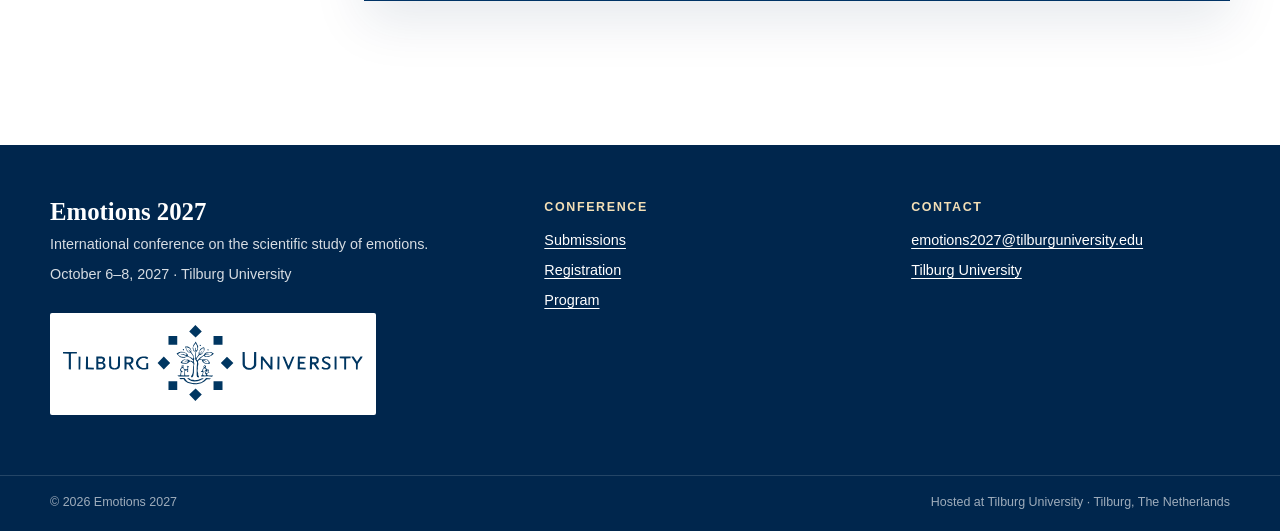
==== commit d224626a: "Simplify conference header and remove speaker initials" ====
--- a/index.html
+++ b/index.html
@@ -57,15 +57,12 @@
   <div class="header-inner">
     <div class="brand-group">
       <a class="brand" href="index.html" aria-label="Emotions 2027 homepage">
-        <span class="brand-mark" aria-hidden="true">E27</span>
-        <span class="brand-copy"><strong>Emotions 2027</strong><span>October 6–8, 2027 · Tilburg</span></span>
+        <span class="brand-copy"><strong>Emotions 2027</strong><span>October 6–8, 2027 · Tilburg, The Netherlands</span></span>
       </a>
-      <span class="brand-divider" aria-hidden="true"></span>
       <a class="university-brand" href="https://www.tilburguniversity.edu/" rel="noopener" aria-label="Tilburg University">
         <img src="assets/img/tilburg-university-tsb.svg" alt="Tilburg University — School of Social and Behavioral Sciences">
       </a>
     </div>
-    <div class="header-meta">October 6–8, 2027<span>Tilburg, The Netherlands</span></div>
     <button class="menu-toggle" data-menu-toggle aria-expanded="false" aria-label="Open navigation">☰</button>
   </div>
 </header>
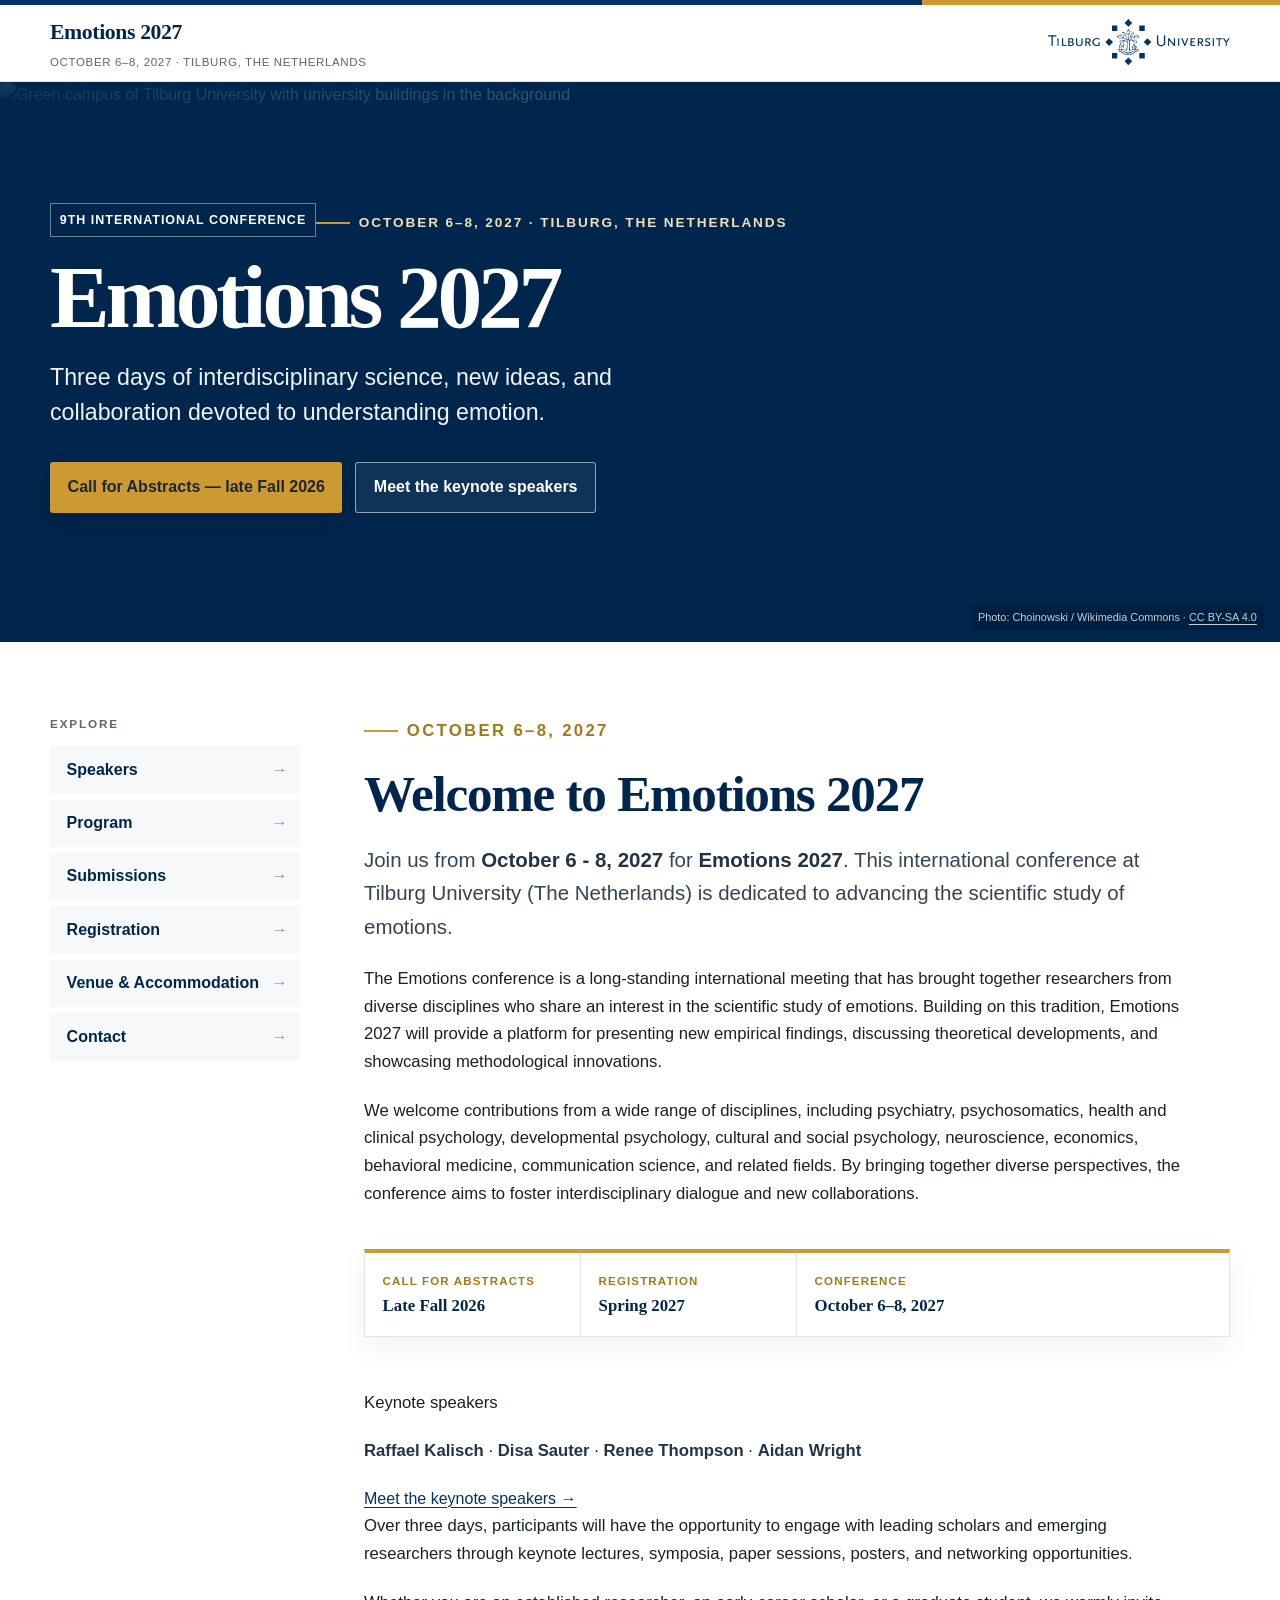
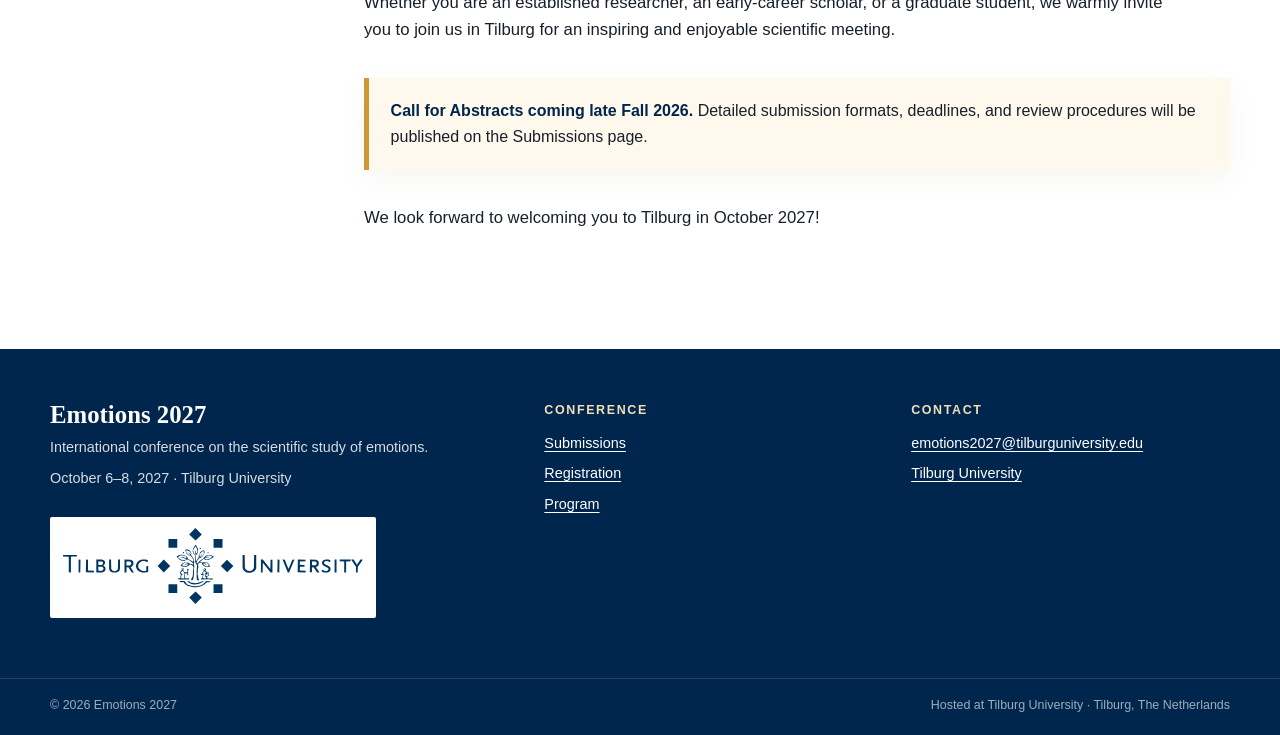
==== commit 74f352ba: "Simplify homepage and reduce redundant conference content" ====
--- a/index.html
+++ b/index.html
@@ -75,45 +75,23 @@
 <p class="lead">Join us from <strong>October 6 - 8, 2027</strong> for <strong>Emotions 2027</strong>. This international conference at Tilburg University (The Netherlands) is dedicated to advancing the scientific study of emotions.</p>
 <p>The Emotions conference is a long-standing international meeting that has brought together researchers from diverse disciplines who share an interest in the scientific study of emotions. Building on this tradition, Emotions 2027 will provide a platform for presenting new empirical findings, discussing theoretical developments, and showcasing methodological innovations.</p>
 <p>We welcome contributions from a wide range of disciplines, including psychiatry, psychosomatics, health and clinical psychology, developmental psychology, cultural and social psychology, neuroscience, economics, behavioral medicine, communication science, and related fields. By bringing together diverse perspectives, the conference aims to foster interdisciplinary dialogue and new collaborations.</p>
-<div class="dates-strip" aria-label="Important conference dates">
-  <div class="date-item"><span>Submissions</span><strong>Call · late Fall 2026</strong></div>
-  <div class="date-item"><span>Program</span><strong>At a glance · Fall 2026</strong></div>
-  <div class="date-item"><span>Registration</span><strong>Opens Spring 2027</strong></div>
+<div class="dates-strip dates-strip-compact" aria-label="Important conference dates">
+  <div class="date-item"><span>Call for Abstracts</span><strong>Late Fall 2026</strong></div>
+  <div class="date-item"><span>Registration</span><strong>Spring 2027</strong></div>
   <div class="date-item"><span>Conference</span><strong>October 6–8, 2027</strong></div>
 </div>
-<section class="home-keynotes" aria-labelledby="home-keynotes-title">
-<h2 id="home-keynotes-title">Keynote speakers</h2>
-<p class="section-intro">Confirmed keynote speakers for Emotions 2027:</p>
-<div class="keynote-simple-grid">
-  <div class="keynote-simple-item"><strong>Raffael Kalisch</strong><span>University Medical Center Mainz</span></div>
-  <div class="keynote-simple-item"><strong>Disa Sauter</strong><span>University of Oxford</span></div>
-  <div class="keynote-simple-item"><strong>Renee Thompson</strong><span>Washington University in St. Louis</span></div>
-  <div class="keynote-simple-item"><strong>Aidan Wright</strong><span>University of Michigan</span></div>
+<div class="keynote-summary">
+  <div>
+    <p class="kicker">Keynote speakers</p>
+    <p><strong>Raffael Kalisch</strong> · <strong>Disa Sauter</strong> · <strong>Renee Thompson</strong> · <strong>Aidan Wright</strong></p>
+  </div>
+  <a href="speakers.html">Meet the keynote speakers →</a>
 </div>
-<p><a class="text-link" href="speakers.html">More about the keynote speakers →</a></p>
-</section>
-<section class="save-date-section" id="save-the-date" aria-labelledby="save-date-title">
-  <div class="save-date-card" aria-label="Emotions 2027 Save the Date">
-    <span class="save-date-kicker">Mark your calendar</span>
-    <strong class="save-date-name">Emotions 2027</strong>
-    <span class="save-date-rule" aria-hidden="true"></span>
-    <span class="save-date-meta">October 6–8, 2027</span>
-    <span class="save-date-meta">Tilburg University · The Netherlands</span>
-    <span class="save-date-call">Call for Abstracts coming late Fall 2026</span>
-  </div>
-  <div class="save-date-copy">
-    <p class="eyebrow" style="color:#a87817">Save the date</p>
-    <h2 id="save-date-title">Join us in Tilburg in October 2027</h2>
-    <p>The Emotions 2027 Save the Date brings together the essential meeting information in a format that is easy to circulate among colleagues and research networks.</p>
-    <p><a class="btn btn-pale" href="submissions.html">Call for Abstracts information →</a></p>
-  </div>
-</section>
-<div class="info-grid"><div class="info-card"><div class="kicker">Scientific exchange</div><h3>Three days of new ideas</h3><p>Keynotes, symposia, paper sessions and posters across the breadth of emotion science.</p></div><div class="info-card"><div class="kicker">Community</div><h3>Across disciplines</h3><p>A meeting place for researchers working across psychology, neuroscience, health, behavior and society.</p></div><div class="info-card"><div class="kicker">Tilburg</div><h3>Connect and collaborate</h3><p>Dedicated opportunities to meet leading scholars, emerging researchers and future collaborators.</p></div></div>
 <p>Over three days, participants will have the opportunity to engage with leading scholars and emerging researchers through keynote lectures, symposia, paper sessions, posters, and networking opportunities.</p>
 <p>Whether you are an established researcher, an early-career scholar, or a graduate student, we warmly invite you to join us in Tilburg for an inspiring and enjoyable scientific meeting.</p>
 <div class="notice"><strong>Call for Abstracts coming late Fall 2026.</strong> Detailed submission formats, deadlines, and review procedures will be published on the Submissions page.</div>
 <p>We look forward to welcoming you to Tilburg in October 2027!</p>
-<div class="feature-panel"><p class="eyebrow">Emotions 2027</p><h2>Be part of the 9th edition</h2><p>Explore the conference information now and return soon for the full Call for Abstracts.</p><a class="btn btn-gold" href="submissions.html">Submission information →</a></div></div></div></main>
+</div></div></main>
 <footer class="site-footer">
   <div class="footer-inner">
     <div><div class="footer-brand">Emotions 2027</div><p>International conference on the scientific study of emotions.</p><p>October 6–8, 2027 · Tilburg University</p><a class="footer-university-brand" href="https://www.tilburguniversity.edu/" rel="noopener"><img src="assets/img/tilburg-university-tsb.svg" alt="Tilburg University — School of Social and Behavioral Sciences"></a></div>
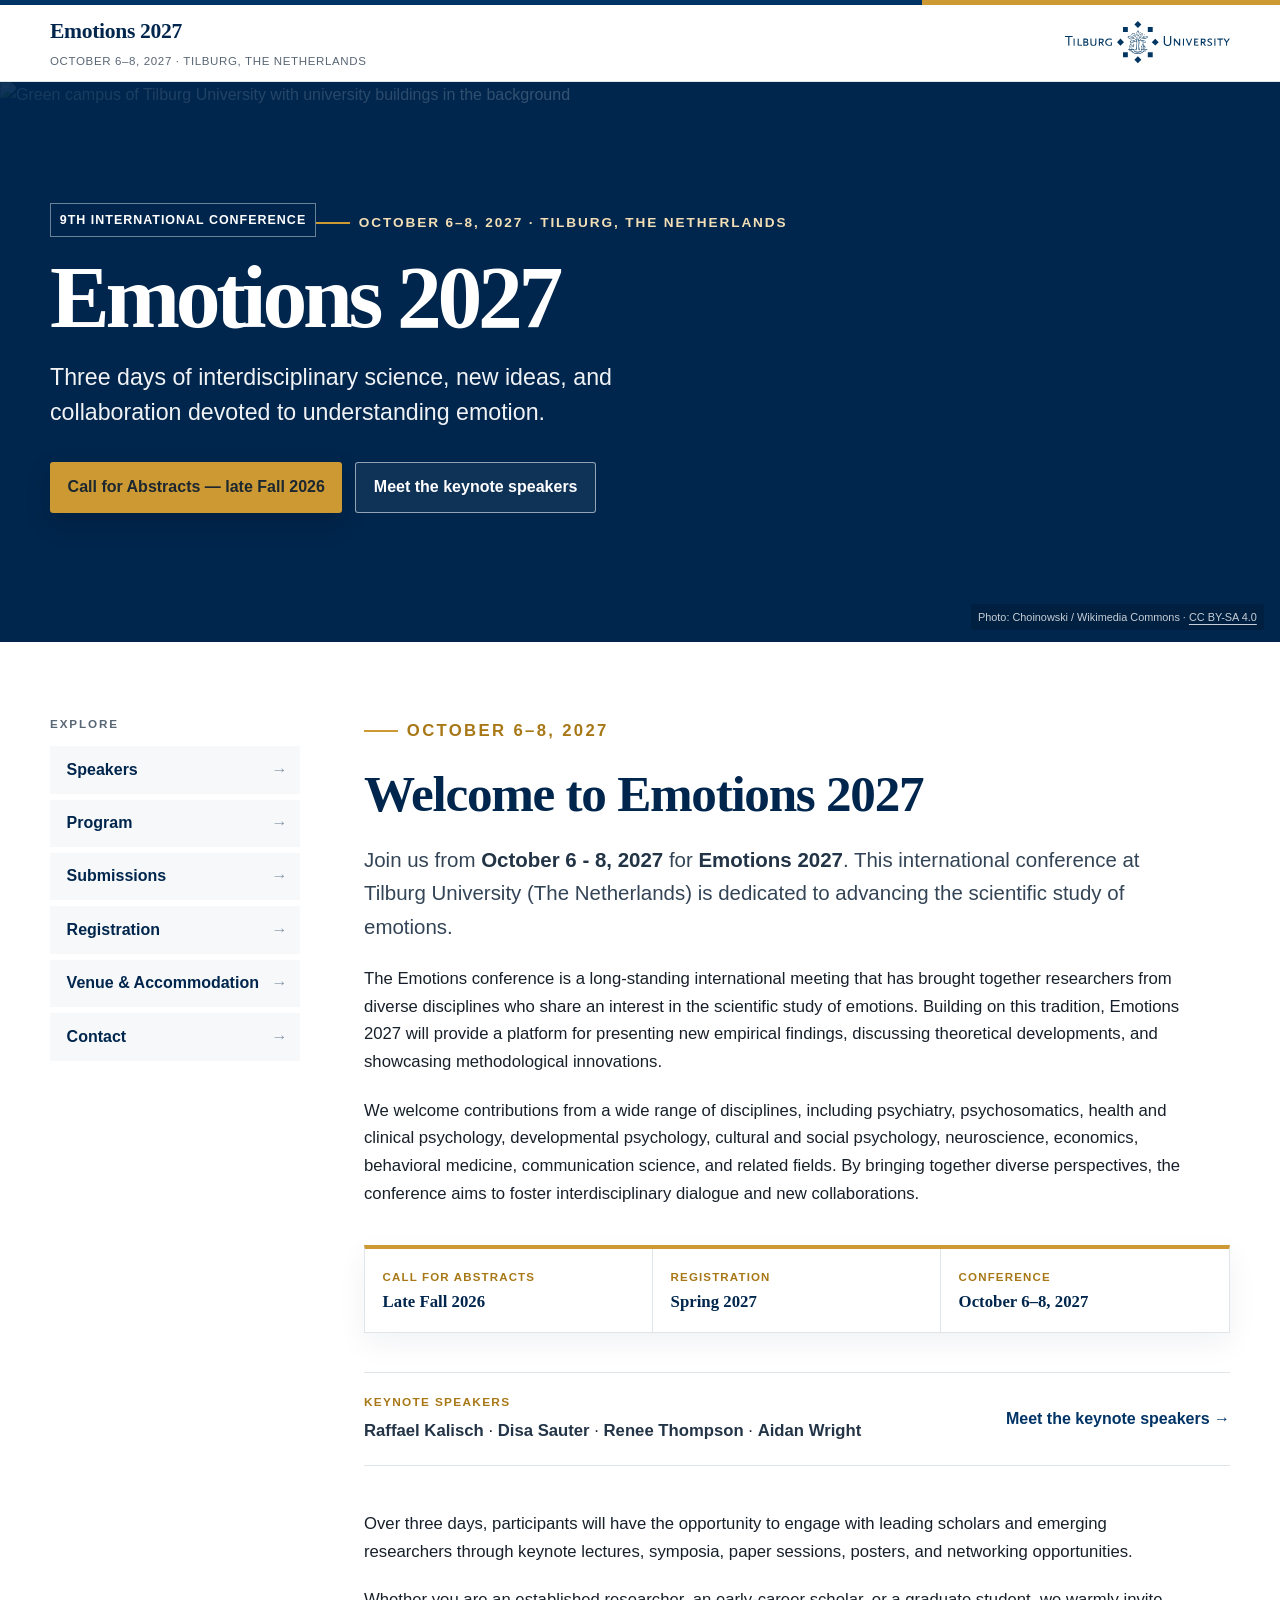
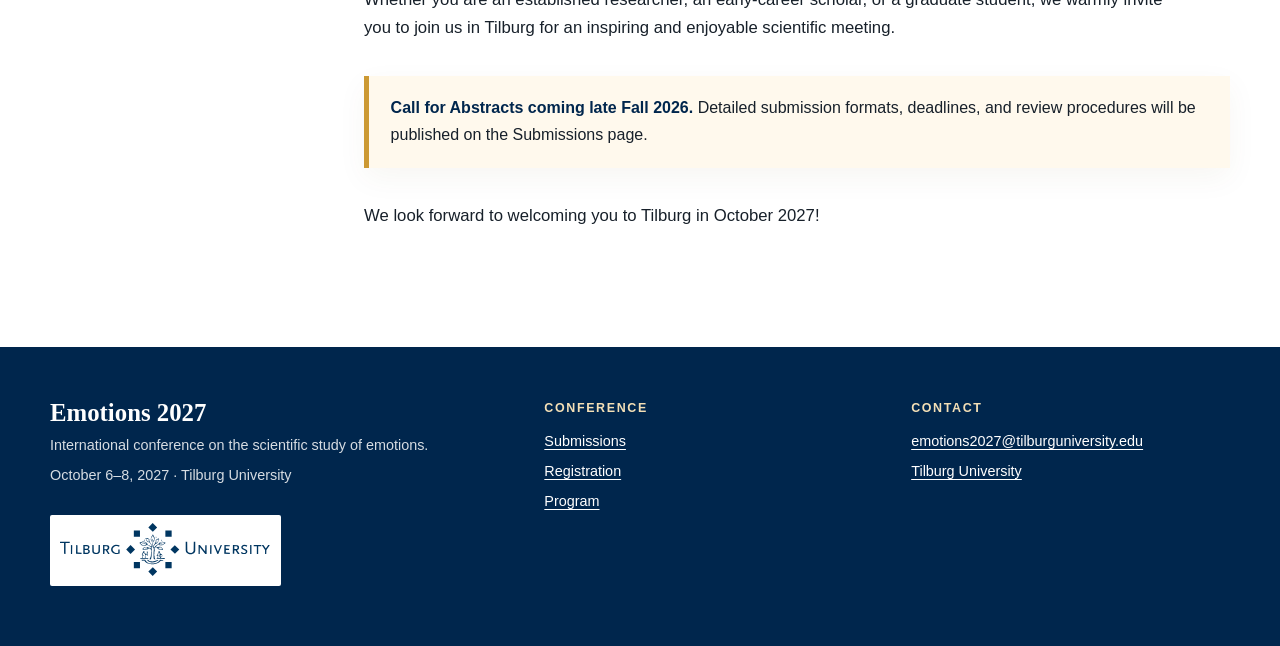
==== commit f6139406: "Remove redundant footer copyright and host line" ====
--- a/index.html
+++ b/index.html
@@ -98,7 +98,6 @@
     <div><h2>Conference</h2><p><a href="submissions.html">Submissions</a></p><p><a href="registration.html">Registration</a></p><p><a href="program.html">Program</a></p></div>
     <div><h2>Contact</h2><p><a href="mailto:emotions2027@tilburguniversity.edu">emotions2027@tilburguniversity.edu</a></p><p><a href="https://www.tilburguniversity.edu/" rel="noopener">Tilburg University</a></p></div>
   </div>
-  <div class="footer-bottom"><div class="footer-bottom-inner"><span>© <span data-year></span> Emotions 2027</span><span>Hosted at Tilburg University · Tilburg, The Netherlands</span></div></div>
 </footer>
 <script src="assets/js/site.js"></script>
 </body></html>
--- a/assets/css/styles.css
+++ b/assets/css/styles.css
@@ -665,3 +665,86 @@
   .brand-divider { height: 24px; }
   .university-brand img { width: 104px; }
 }
+
+
+/* v3 cleaner conference presentation */
+.brand-group {
+  flex: 1 1 auto;
+  width: 100%;
+  justify-content: space-between;
+  gap: 1.5rem;
+}
+.brand { gap: 0; }
+.brand-copy strong {
+  font-family: Georgia, "Times New Roman", serif;
+  font-size: 1.35rem;
+  letter-spacing: -.015em;
+}
+.brand-copy span {
+  font-size: .72rem;
+  letter-spacing: .055em;
+}
+.brand-divider, .brand-mark { display: none !important; }
+.university-brand { flex: 0 0 auto; }
+.university-brand img {
+  width: 165px;
+  max-width: 20vw;
+}
+.footer-university-brand {
+  padding: .5rem .65rem;
+}
+.footer-university-brand img {
+  width: 210px;
+}
+.dates-strip-compact {
+  grid-template-columns: repeat(3, 1fr);
+  margin: 2.35rem 0 2.4rem;
+}
+.keynote-summary {
+  margin: 0 0 2.75rem;
+  padding: 1.25rem 0;
+  border-top: 1px solid var(--line);
+  border-bottom: 1px solid var(--line);
+  display: flex;
+  justify-content: space-between;
+  align-items: center;
+  gap: 1.5rem;
+}
+.keynote-summary .kicker {
+  margin: 0 0 .3rem;
+  color: var(--gold-deep);
+  font-size: .74rem;
+  font-weight: 800;
+  letter-spacing: .11em;
+  text-transform: uppercase;
+}
+.keynote-summary p { margin: 0; }
+.keynote-summary a {
+  flex: 0 0 auto;
+  font-weight: 750;
+  text-decoration: none;
+}
+.speaker-card {
+  min-height: 0;
+  padding-top: 1.4rem;
+}
+.speaker-grid.compact .speaker-card { min-height: 0; }
+
+@media (max-width: 900px) {
+  .brand-group { gap: 1rem; }
+  .university-brand img { width: 145px; max-width: 28vw; }
+  .dates-strip-compact { grid-template-columns: 1fr; }
+  .dates-strip-compact .date-item { border-right: 0; border-bottom: 1px solid var(--line); }
+  .dates-strip-compact .date-item:last-child { border-bottom: 0; }
+}
+@media (max-width: 700px) {
+  .brand-copy span { display: block; font-size: .64rem; }
+  .university-brand img { width: 118px; max-width: 32vw; }
+  .keynote-summary { display: block; }
+  .keynote-summary a { display: inline-block; margin-top: .75rem; }
+}
+@media (max-width: 480px) {
+  .brand-copy strong { font-size: 1.02rem; }
+  .brand-copy span { font-size: .58rem; }
+  .university-brand img { width: 95px; }
+}
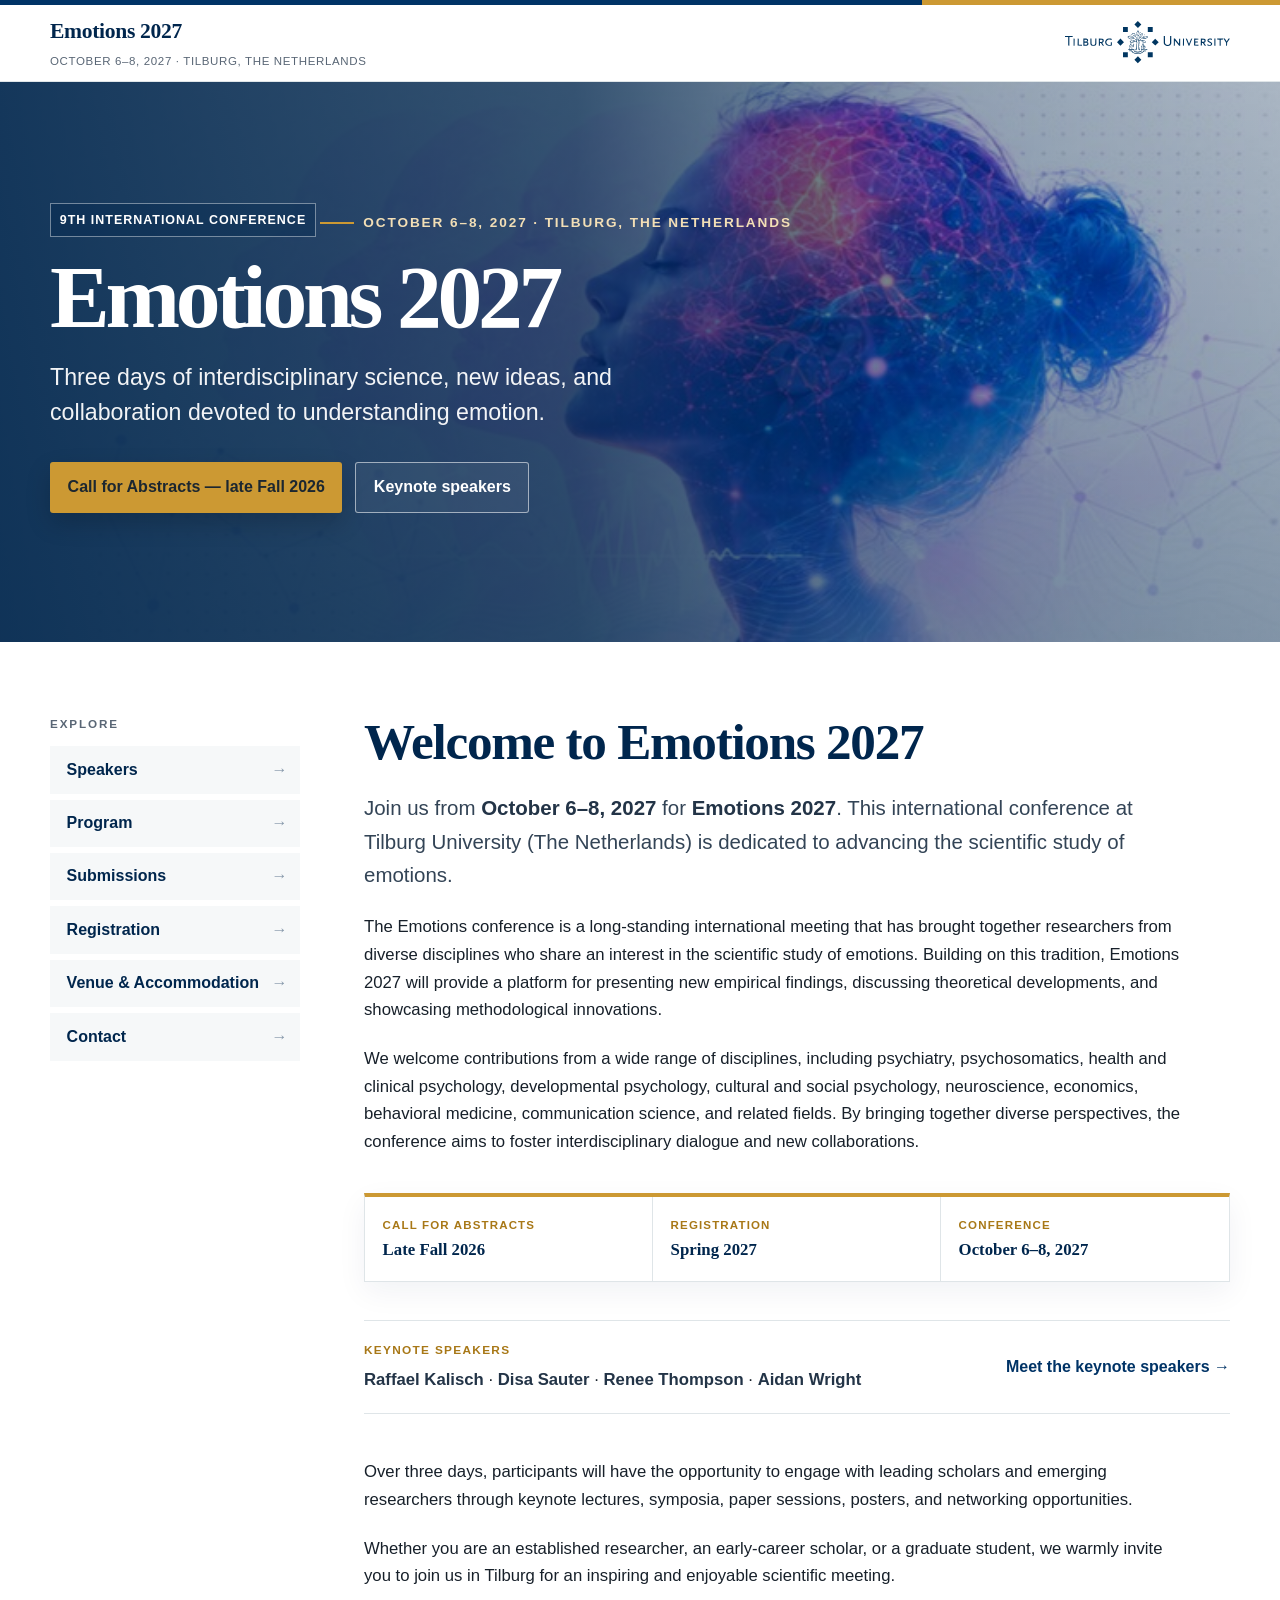
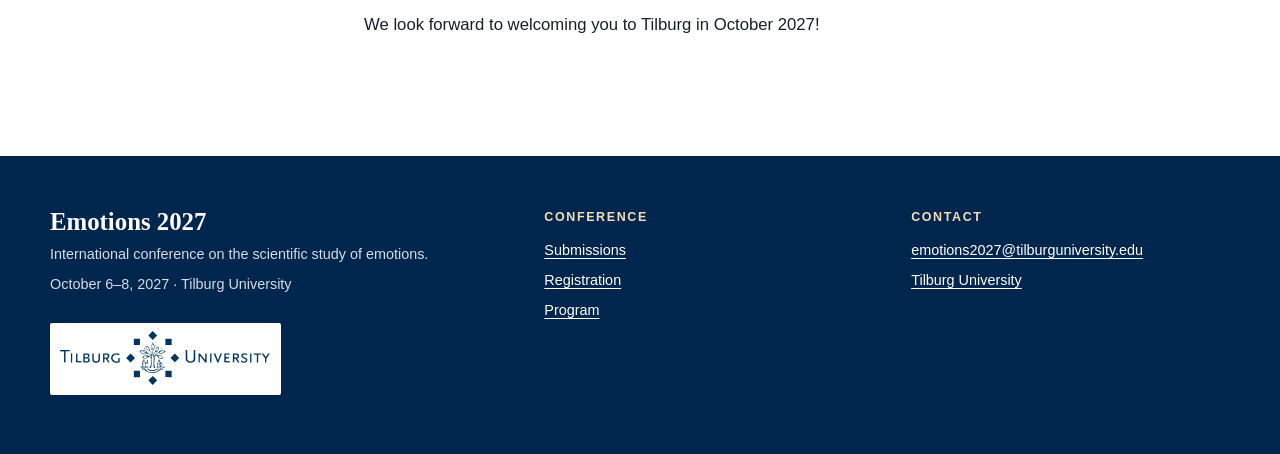
==== commit 99c67578: "Refactor index.html for improved structure and content" ====
--- a/index.html
+++ b/index.html
@@ -1,103 +1,397 @@
 <!doctype html>
 <html lang="en">
+
 <head>
-<meta charset="utf-8">
-<meta name="viewport" content="width=device-width, initial-scale=1">
-<title>Emotions 2027 | Tilburg University</title>
-<meta name="description" content="Emotions 2027 is the 9th international conference on emotion research, held October 6–8, 2027 at Tilburg University.">
-<meta name="theme-color" content="#003366">
-<meta property="og:type" content="website">
-<meta property="og:title" content="Emotions 2027 | Tilburg University">
-<meta property="og:description" content="Emotions 2027 is an international scientific conference on emotion research, held October 6–8, 2027 at Tilburg University.">
-<meta property="og:image" content="https://commons.wikimedia.org/wiki/Special:FilePath/Tilburg%20University%20campus.jpg?width=1600">
-
-<link rel="canonical" href="https://emotions2027.github.io/Tilburg-Emotions2027/">
-<meta property="og:url" content="https://emotions2027.github.io/Tilburg-Emotions2027/">
-<meta property="og:site_name" content="Emotions 2027">
-<meta name="twitter:card" content="summary_large_image">
-<meta name="twitter:title" content="Emotions 2027 | Tilburg University">
-<meta name="twitter:description" content="The 9th international Emotions conference, October 6–8, 2027 at Tilburg University.">
-<meta name="twitter:image" content="https://commons.wikimedia.org/wiki/Special:FilePath/Tilburg%20University%20campus.jpg?width=1600">
-<link rel="icon" href="assets/img/favicon.svg" type="image/svg+xml">
-<link rel="stylesheet" href="assets/css/styles.css">
-<script type="application/ld+json">
-{
-  "@context": "https://schema.org",
-  "@type": "Event",
-  "name": "Emotions 2027",
-  "description": "The 9th international Emotions conference at Tilburg University, dedicated to advancing the scientific study of emotions.",
-  "startDate": "2027-10-06",
-  "endDate": "2027-10-08",
-  "eventStatus": "https://schema.org/EventScheduled",
-  "eventAttendanceMode": "https://schema.org/OfflineEventAttendanceMode",
-  "url": "https://emotions2027.github.io/Tilburg-Emotions2027/",
-  "location": {
-    "@type": "Place",
-    "name": "Cobbenhagen Building, Tilburg University",
-    "address": {
-      "@type": "PostalAddress",
-      "streetAddress": "Warandelaan 2",
-      "postalCode": "5037 AB",
-      "addressLocality": "Tilburg",
-      "addressCountry": "NL"
+  <meta charset="utf-8">
+  <meta name="viewport" content="width=device-width, initial-scale=1">
+
+  <title>Emotions 2027 | Tilburg University</title>
+
+  <meta
+    name="description"
+    content="Emotions 2027 is the 9th international conference on emotion research, held October 6–8, 2027 at Tilburg University."
+  >
+
+  <meta name="theme-color" content="#003366">
+
+  <!-- Social sharing -->
+  <meta property="og:type" content="website">
+  <meta property="og:title" content="Emotions 2027 | Tilburg University">
+  <meta
+    property="og:description"
+    content="The 9th international Emotions conference, October 6–8, 2027 at Tilburg University."
+  >
+  <meta
+    property="og:image"
+    content="https://emotions2027.github.io/Tilburg-Emotions2027/assets/img/emotions-hero.jpg"
+  >
+  <meta
+    property="og:url"
+    content="https://emotions2027.github.io/Tilburg-Emotions2027/"
+  >
+  <meta property="og:site_name" content="Emotions 2027">
+
+  <meta name="twitter:card" content="summary_large_image">
+  <meta name="twitter:title" content="Emotions 2027 | Tilburg University">
+  <meta
+    name="twitter:description"
+    content="The 9th international Emotions conference, October 6–8, 2027 at Tilburg University."
+  >
+  <meta
+    name="twitter:image"
+    content="https://emotions2027.github.io/Tilburg-Emotions2027/assets/img/emotions-hero.jpg"
+  >
+
+  <link
+    rel="canonical"
+    href="https://emotions2027.github.io/Tilburg-Emotions2027/"
+  >
+
+  <link rel="icon" href="assets/img/favicon.svg" type="image/svg+xml">
+  <link rel="stylesheet" href="assets/css/styles.css">
+
+  <!-- Structured event data -->
+  <script type="application/ld+json">
+  {
+    "@context": "https://schema.org",
+    "@type": "Event",
+    "name": "Emotions 2027",
+    "description": "The 9th international Emotions conference at Tilburg University, dedicated to advancing the scientific study of emotions.",
+    "startDate": "2027-10-06",
+    "endDate": "2027-10-08",
+    "eventStatus": "https://schema.org/EventScheduled",
+    "eventAttendanceMode": "https://schema.org/OfflineEventAttendanceMode",
+    "url": "https://emotions2027.github.io/Tilburg-Emotions2027/",
+    "image": "https://emotions2027.github.io/Tilburg-Emotions2027/assets/img/emotions-hero.jpg",
+    "location": {
+      "@type": "Place",
+      "name": "Cobbenhagen Building, Tilburg University",
+      "address": {
+        "@type": "PostalAddress",
+        "streetAddress": "Warandelaan 2",
+        "postalCode": "5037 AB",
+        "addressLocality": "Tilburg",
+        "addressCountry": "NL"
+      }
+    },
+    "organizer": {
+      "@type": "Organization",
+      "name": "Tilburg University — Department of Medical and Clinical Psychology",
+      "url": "https://www.tilburguniversity.edu/about/schools/socialsciences/organization/departments/medical-and-clinical-psychology/conference-emotions"
     }
-  },
-  "organizer": {
-    "@type": "Organization",
-    "name": "Tilburg University — Department of Medical and Clinical Psychology",
-    "url": "https://www.tilburguniversity.edu/about/schools/socialsciences/organization/departments/medical-and-clinical-psychology/conference-emotions"
   }
-}
-</script>
+  </script>
 </head>
+
 <body>
-<a class="skip-link" href="#main">Skip to main content</a>
-<div class="topline"></div>
-<header class="site-header">
-  <div class="header-inner">
-    <div class="brand-group">
-      <a class="brand" href="index.html" aria-label="Emotions 2027 homepage">
-        <span class="brand-copy"><strong>Emotions 2027</strong><span>October 6–8, 2027 · Tilburg, The Netherlands</span></span>
-      </a>
-      <a class="university-brand" href="https://www.tilburguniversity.edu/" rel="noopener" aria-label="Tilburg University">
-        <img src="assets/img/tilburg-university-tsb.svg" alt="Tilburg University — School of Social and Behavioral Sciences">
-      </a>
+
+  <a class="skip-link" href="#main">Skip to main content</a>
+
+  <div class="topline"></div>
+
+  <!-- Header -->
+  <header class="site-header">
+    <div class="header-inner">
+
+      <div class="brand-group">
+
+        <a
+          class="brand"
+          href="index.html"
+          aria-label="Emotions 2027 homepage"
+        >
+          <span class="brand-copy">
+            <strong>Emotions 2027</strong>
+            <span>October 6–8, 2027 · Tilburg, The Netherlands</span>
+          </span>
+        </a>
+
+        <a
+          class="university-brand"
+          href="https://www.tilburguniversity.edu/"
+          rel="noopener"
+          aria-label="Tilburg University"
+        >
+          <img
+            src="assets/img/tilburg-university-tsb.svg"
+            alt="Tilburg University — School of Social and Behavioral Sciences"
+          >
+        </a>
+
+      </div>
+
+      <button
+        class="menu-toggle"
+        data-menu-toggle
+        aria-expanded="false"
+        aria-label="Open navigation"
+      >
+        ☰
+      </button>
+
     </div>
-    <button class="menu-toggle" data-menu-toggle aria-expanded="false" aria-label="Open navigation">☰</button>
-  </div>
-</header>
-<main id="main"><section class="hero" aria-labelledby="hero-title">
-  <img class="hero-media" src="https://commons.wikimedia.org/wiki/Special:FilePath/Tilburg%20University%20campus.jpg?width=2200" alt="Green campus of Tilburg University with university buildings in the background">
-  <div class="hero-inner"><div class="hero-copy"><span class="hero-badge">9th International Conference</span><p class="eyebrow">October 6–8, 2027 · Tilburg, The Netherlands</p><h1 id="hero-title">Emotions 2027</h1><p class="hero-subtitle">Three days of interdisciplinary science, new ideas, and collaboration devoted to understanding emotion.</p><div class="hero-actions"><a class="btn btn-gold" href="submissions.html">Call for Abstracts — late Fall 2026</a><a class="btn btn-ghost" href="speakers.html">Meet the keynote speakers</a></div></div></div>
-  <div class="photo-credit">Photo: Choinowski / Wikimedia Commons · <a href="https://creativecommons.org/licenses/by-sa/4.0/">CC BY-SA 4.0</a></div>
-</section><div class="main-shell"><aside class="sidebar" aria-label="Conference navigation"><p class="sidebar-title">Explore</p><nav class="side-nav" data-side-nav><a href="speakers.html">Speakers</a><a href="program.html">Program</a><a href="submissions.html">Submissions</a><a href="registration.html">Registration</a><a href="venue-accommodation.html">Venue & Accommodation</a><a href="contact.html">Contact</a></nav></aside><div class="content"><p class="eyebrow" style="color:#a87817">October 6–8, 2027</p>
-<h1>Welcome to Emotions 2027</h1>
-<p class="lead">Join us from <strong>October 6 - 8, 2027</strong> for <strong>Emotions 2027</strong>. This international conference at Tilburg University (The Netherlands) is dedicated to advancing the scientific study of emotions.</p>
-<p>The Emotions conference is a long-standing international meeting that has brought together researchers from diverse disciplines who share an interest in the scientific study of emotions. Building on this tradition, Emotions 2027 will provide a platform for presenting new empirical findings, discussing theoretical developments, and showcasing methodological innovations.</p>
-<p>We welcome contributions from a wide range of disciplines, including psychiatry, psychosomatics, health and clinical psychology, developmental psychology, cultural and social psychology, neuroscience, economics, behavioral medicine, communication science, and related fields. By bringing together diverse perspectives, the conference aims to foster interdisciplinary dialogue and new collaborations.</p>
-<div class="dates-strip dates-strip-compact" aria-label="Important conference dates">
-  <div class="date-item"><span>Call for Abstracts</span><strong>Late Fall 2026</strong></div>
-  <div class="date-item"><span>Registration</span><strong>Spring 2027</strong></div>
-  <div class="date-item"><span>Conference</span><strong>October 6–8, 2027</strong></div>
-</div>
-<div class="keynote-summary">
-  <div>
-    <p class="kicker">Keynote speakers</p>
-    <p><strong>Raffael Kalisch</strong> · <strong>Disa Sauter</strong> · <strong>Renee Thompson</strong> · <strong>Aidan Wright</strong></p>
-  </div>
-  <a href="speakers.html">Meet the keynote speakers →</a>
-</div>
-<p>Over three days, participants will have the opportunity to engage with leading scholars and emerging researchers through keynote lectures, symposia, paper sessions, posters, and networking opportunities.</p>
-<p>Whether you are an established researcher, an early-career scholar, or a graduate student, we warmly invite you to join us in Tilburg for an inspiring and enjoyable scientific meeting.</p>
-<div class="notice"><strong>Call for Abstracts coming late Fall 2026.</strong> Detailed submission formats, deadlines, and review procedures will be published on the Submissions page.</div>
-<p>We look forward to welcoming you to Tilburg in October 2027!</p>
-</div></div></main>
-<footer class="site-footer">
-  <div class="footer-inner">
-    <div><div class="footer-brand">Emotions 2027</div><p>International conference on the scientific study of emotions.</p><p>October 6–8, 2027 · Tilburg University</p><a class="footer-university-brand" href="https://www.tilburguniversity.edu/" rel="noopener"><img src="assets/img/tilburg-university-tsb.svg" alt="Tilburg University — School of Social and Behavioral Sciences"></a></div>
-    <div><h2>Conference</h2><p><a href="submissions.html">Submissions</a></p><p><a href="registration.html">Registration</a></p><p><a href="program.html">Program</a></p></div>
-    <div><h2>Contact</h2><p><a href="mailto:emotions2027@tilburguniversity.edu">emotions2027@tilburguniversity.edu</a></p><p><a href="https://www.tilburguniversity.edu/" rel="noopener">Tilburg University</a></p></div>
-  </div>
-</footer>
-<script src="assets/js/site.js"></script>
-</body></html>+  </header>
+
+  <main id="main">
+
+    <!-- Hero -->
+    <section class="hero" aria-labelledby="hero-title">
+
+      <img
+        class="hero-media"
+        src="assets/img/emotions-hero.jpg"
+        alt="Stylized profile with illuminated neural-network imagery representing emotion and brain science"
+      >
+
+      <div class="hero-inner">
+        <div class="hero-copy">
+
+          <span class="hero-badge">
+            9th International Conference
+          </span>
+
+          <p class="eyebrow">
+            October 6–8, 2027 · Tilburg, The Netherlands
+          </p>
+
+          <h1 id="hero-title">
+            Emotions 2027
+          </h1>
+
+          <p class="hero-subtitle">
+            Three days of interdisciplinary science, new ideas, and collaboration devoted to understanding emotion.
+          </p>
+
+          <div class="hero-actions">
+
+            <a
+              class="btn btn-gold"
+              href="submissions.html"
+            >
+              Call for Abstracts — late Fall 2026
+            </a>
+
+            <a
+              class="btn btn-ghost"
+              href="speakers.html"
+            >
+              Keynote speakers
+            </a>
+
+          </div>
+
+        </div>
+      </div>
+
+    </section>
+
+    <!-- Main content -->
+    <div class="main-shell">
+
+      <!-- Navigation -->
+      <aside
+        class="sidebar"
+        aria-label="Conference navigation"
+      >
+
+        <p class="sidebar-title">
+          Explore
+        </p>
+
+        <nav class="side-nav" data-side-nav>
+          <a href="speakers.html">Speakers</a>
+          <a href="program.html">Program</a>
+          <a href="submissions.html">Submissions</a>
+          <a href="registration.html">Registration</a>
+          <a href="venue-accommodation.html">Venue &amp; Accommodation</a>
+          <a href="contact.html">Contact</a>
+        </nav>
+
+      </aside>
+
+      <!-- Homepage text -->
+      <div class="content">
+
+        <h1>
+          Welcome to Emotions 2027
+        </h1>
+
+        <p class="lead">
+          Join us from <strong>October 6–8, 2027</strong> for
+          <strong>Emotions 2027</strong>. This international conference at
+          Tilburg University (The Netherlands) is dedicated to advancing the
+          scientific study of emotions.
+        </p>
+
+        <p>
+          The Emotions conference is a long-standing international meeting that
+          has brought together researchers from diverse disciplines who share an
+          interest in the scientific study of emotions. Building on this
+          tradition, Emotions 2027 will provide a platform for presenting new
+          empirical findings, discussing theoretical developments, and
+          showcasing methodological innovations.
+        </p>
+
+        <p>
+          We welcome contributions from a wide range of disciplines, including
+          psychiatry, psychosomatics, health and clinical psychology,
+          developmental psychology, cultural and social psychology,
+          neuroscience, economics, behavioral medicine, communication science,
+          and related fields. By bringing together diverse perspectives, the
+          conference aims to foster interdisciplinary dialogue and new
+          collaborations.
+        </p>
+
+        <!-- Key dates -->
+        <div
+          class="dates-strip dates-strip-compact"
+          aria-label="Important conference dates"
+        >
+
+          <div class="date-item">
+            <span>Call for Abstracts</span>
+            <strong>Late Fall 2026</strong>
+          </div>
+
+          <div class="date-item">
+            <span>Registration</span>
+            <strong>Spring 2027</strong>
+          </div>
+
+          <div class="date-item">
+            <span>Conference</span>
+            <strong>October 6–8, 2027</strong>
+          </div>
+
+        </div>
+
+        <!-- Keynote speakers -->
+        <div class="keynote-summary">
+
+          <div>
+            <p class="kicker">
+              Keynote speakers
+            </p>
+
+            <p>
+              <strong>Raffael Kalisch</strong>
+              ·
+              <strong>Disa Sauter</strong>
+              ·
+              <strong>Renee Thompson</strong>
+              ·
+              <strong>Aidan Wright</strong>
+            </p>
+          </div>
+
+          <a href="speakers.html">
+            Meet the keynote speakers →
+          </a>
+
+        </div>
+
+        <p>
+          Over three days, participants will have the opportunity to engage with
+          leading scholars and emerging researchers through keynote lectures,
+          symposia, paper sessions, posters, and networking opportunities.
+        </p>
+
+        <p>
+          Whether you are an established researcher, an early-career scholar,
+          or a graduate student, we warmly invite you to join us in Tilburg for
+          an inspiring and enjoyable scientific meeting.
+        </p>
+
+        <p>
+          We look forward to welcoming you to Tilburg in October 2027!
+        </p>
+
+      </div>
+
+    </div>
+
+  </main>
+
+  <!-- Footer -->
+  <footer class="site-footer">
+
+    <div class="footer-inner">
+
+      <div>
+
+        <div class="footer-brand">
+          Emotions 2027
+        </div>
+
+        <p>
+          International conference on the scientific study of emotions.
+        </p>
+
+        <p>
+          October 6–8, 2027 · Tilburg University
+        </p>
+
+        <a
+          class="footer-university-brand"
+          href="https://www.tilburguniversity.edu/"
+          rel="noopener"
+        >
+          <img
+            src="assets/img/tilburg-university-tsb.svg"
+            alt="Tilburg University — School of Social and Behavioral Sciences"
+          >
+        </a>
+
+      </div>
+
+      <div>
+
+        <h2>
+          Conference
+        </h2>
+
+        <p>
+          <a href="submissions.html">Submissions</a>
+        </p>
+
+        <p>
+          <a href="registration.html">Registration</a>
+        </p>
+
+        <p>
+          <a href="program.html">Program</a>
+        </p>
+
+      </div>
+
+      <div>
+
+        <h2>
+          Contact
+        </h2>
+
+        <p>
+          <a href="mailto:emotions2027@tilburguniversity.edu">
+            emotions2027@tilburguniversity.edu
+          </a>
+        </p>
+
+        <p>
+          <a
+            href="https://www.tilburguniversity.edu/"
+            rel="noopener"
+          >
+            Tilburg University
+          </a>
+        </p>
+
+      </div>
+
+    </div>
+
+  </footer>
+
+  <script src="assets/js/site.js"></script>
+
+</body>
+</html>
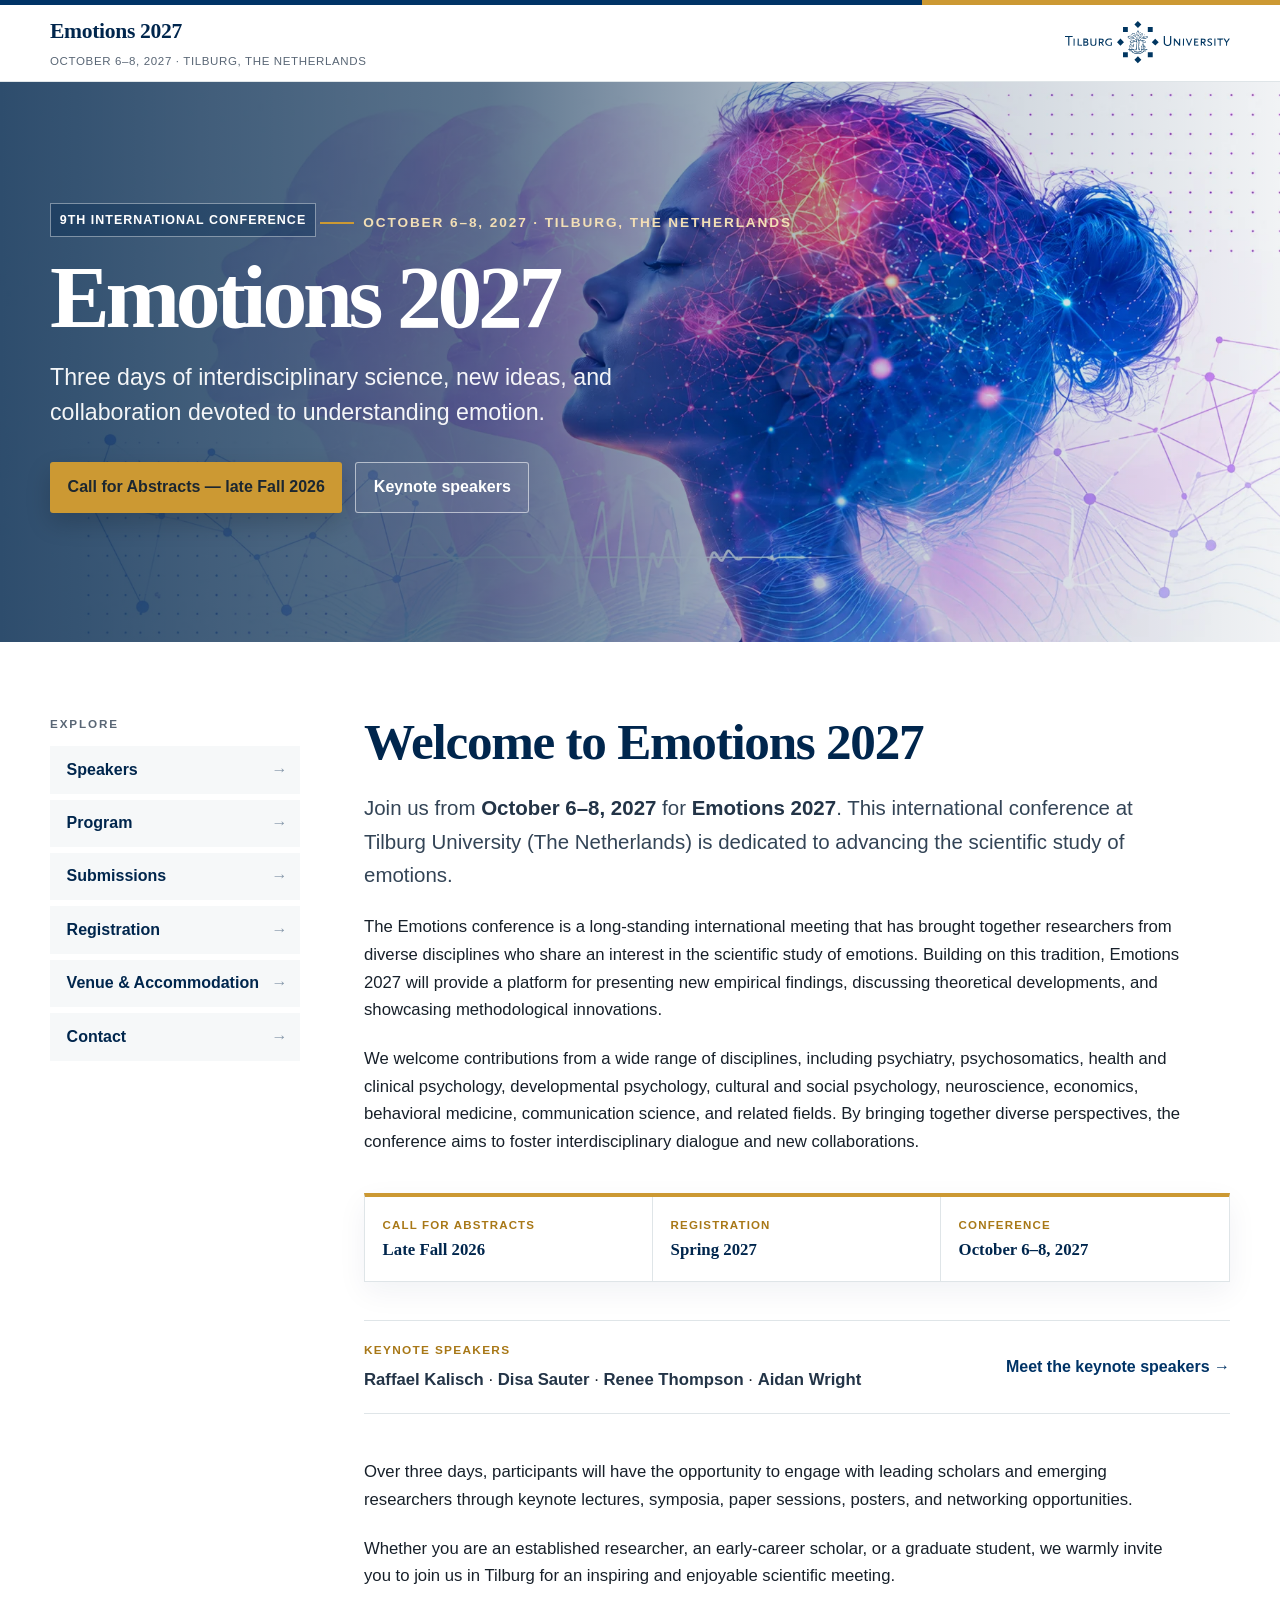
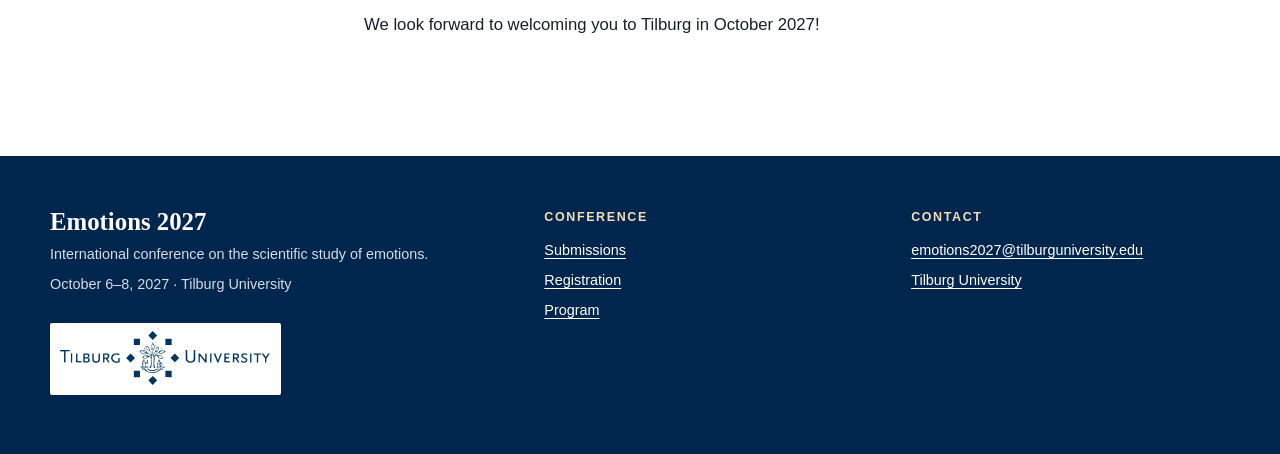
==== commit a2180f0a: "Change image format from JPG to WebP Updated image references to use WebP format for better performa" ====
--- a/index.html
+++ b/index.html
@@ -22,9 +22,9 @@
     content="The 9th international Emotions conference, October 6–8, 2027 at Tilburg University."
   >
   <meta
-    property="og:image"
-    content="https://emotions2027.github.io/Tilburg-Emotions2027/assets/img/emotions-hero.jpg"
-  >
+  property="og:image"
+  content="https://emotions2027.github.io/Tilburg-Emotions2027/assets/img/emotions-hero.webp"
+>
   <meta
     property="og:url"
     content="https://emotions2027.github.io/Tilburg-Emotions2027/"
@@ -38,9 +38,9 @@
     content="The 9th international Emotions conference, October 6–8, 2027 at Tilburg University."
   >
   <meta
-    name="twitter:image"
-    content="https://emotions2027.github.io/Tilburg-Emotions2027/assets/img/emotions-hero.jpg"
-  >
+  name="twitter:image"
+  content="https://emotions2027.github.io/Tilburg-Emotions2027/assets/img/emotions-hero.webp"
+>
 
   <link
     rel="canonical"
@@ -62,7 +62,7 @@
     "eventStatus": "https://schema.org/EventScheduled",
     "eventAttendanceMode": "https://schema.org/OfflineEventAttendanceMode",
     "url": "https://emotions2027.github.io/Tilburg-Emotions2027/",
-    "image": "https://emotions2027.github.io/Tilburg-Emotions2027/assets/img/emotions-hero.jpg",
+    "image": "https://emotions2027.github.io/Tilburg-Emotions2027/assets/img/emotions-hero.webp",
     "location": {
       "@type": "Place",
       "name": "Cobbenhagen Building, Tilburg University",
@@ -138,10 +138,10 @@
     <section class="hero" aria-labelledby="hero-title">
 
       <img
-        class="hero-media"
-        src="assets/img/emotions-hero.jpg"
-        alt="Stylized profile with illuminated neural-network imagery representing emotion and brain science"
-      >
+  class="hero-media"
+  src="assets/img/emotions-hero.webp"
+  alt="Stylized profile with illuminated neural-network imagery representing emotion and brain science"
+>
 
       <div class="hero-inner">
         <div class="hero-copy">
--- a/assets/css/styles.css
+++ b/assets/css/styles.css
@@ -90,16 +90,21 @@
   width: 100%;
   height: 100%;
   object-fit: cover;
-  object-position: center 48%;
-  opacity: .83;
+  object-position: center center;
+  opacity: 1;
 }
 .hero::after {
   content: "";
   position: absolute;
   inset: 0;
   background:
-    linear-gradient(90deg, rgba(0,38,77,.90) 0%, rgba(0,38,77,.74) 45%, rgba(0,38,77,.30) 74%, rgba(0,38,77,.18) 100%),
-    linear-gradient(0deg, rgba(0,38,77,.25), rgba(0,38,77,.02));
+    linear-gradient(
+      90deg,
+      rgba(0, 38, 77, .82) 0%,
+      rgba(0, 38, 77, .64) 38%,
+      rgba(0, 38, 77, .24) 67%,
+      rgba(0, 38, 77, .05) 100%
+    );
 }
 .hero-inner {
   position: relative;
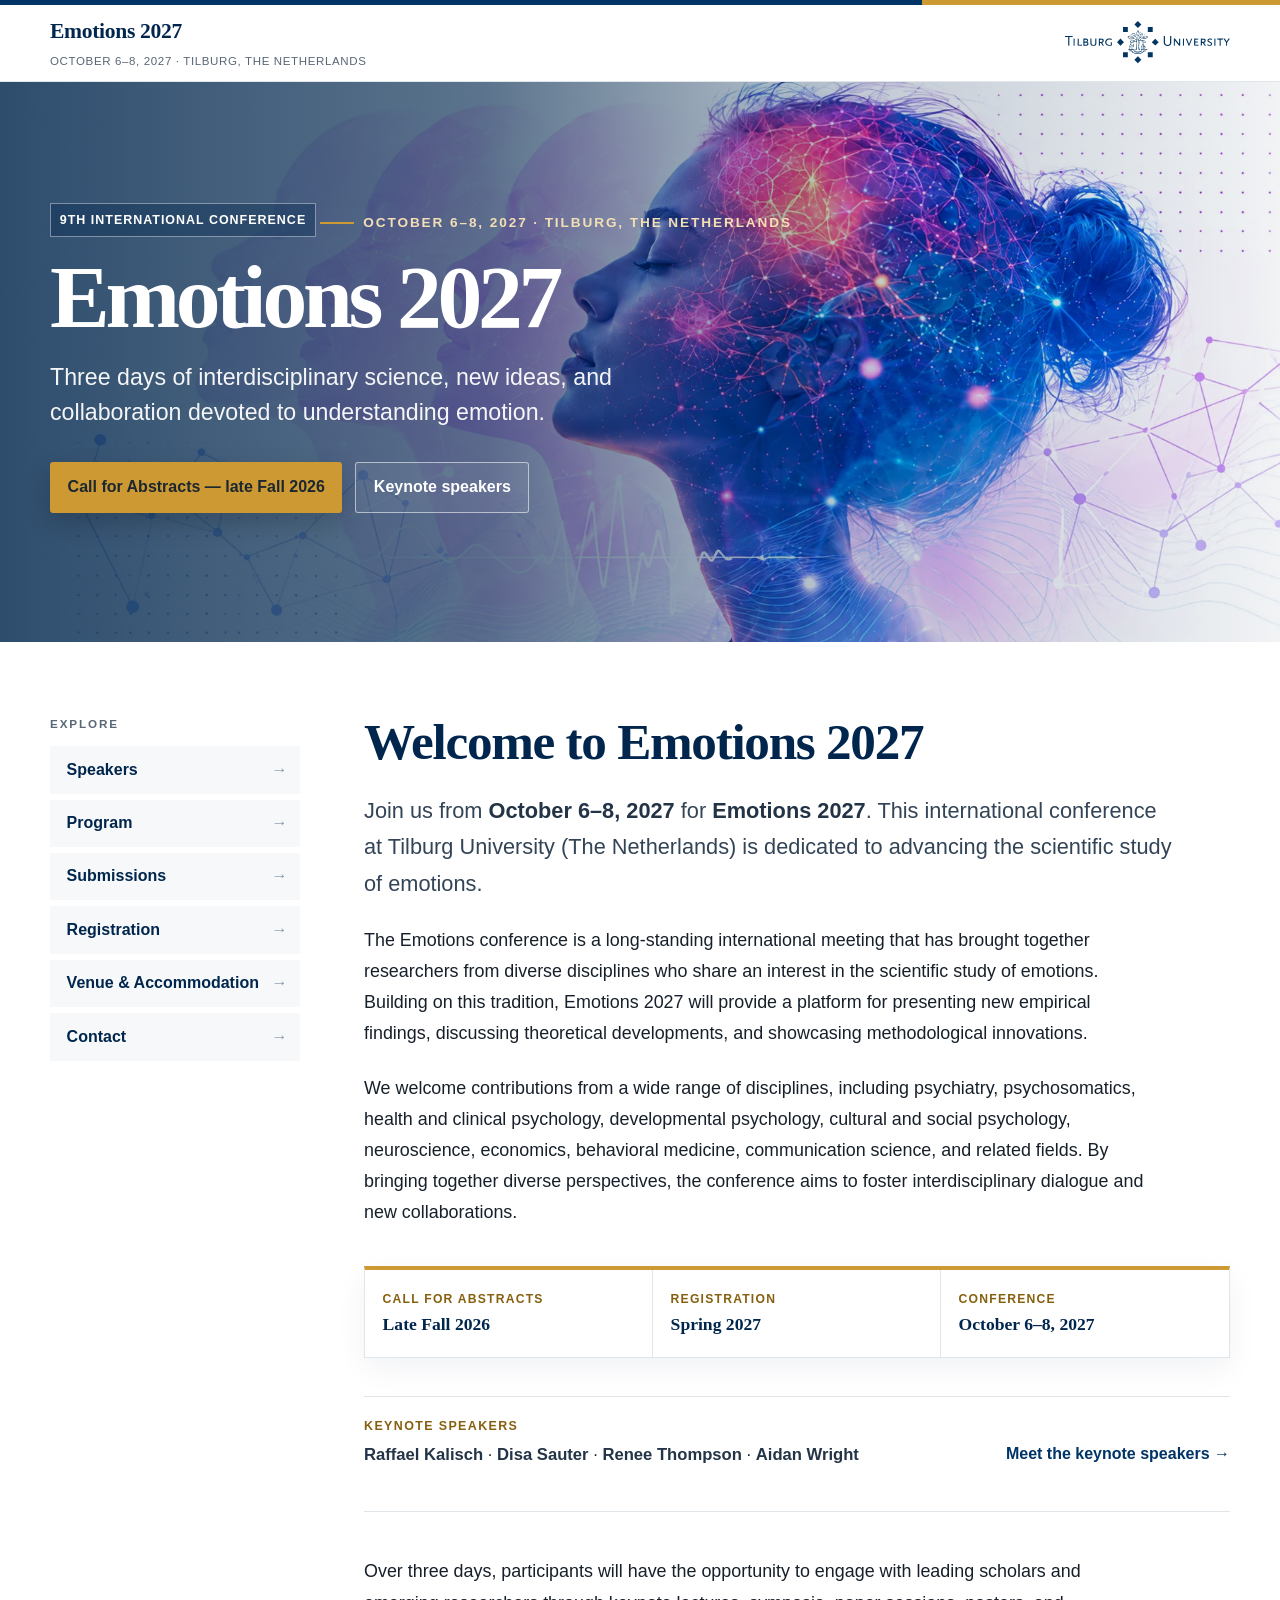
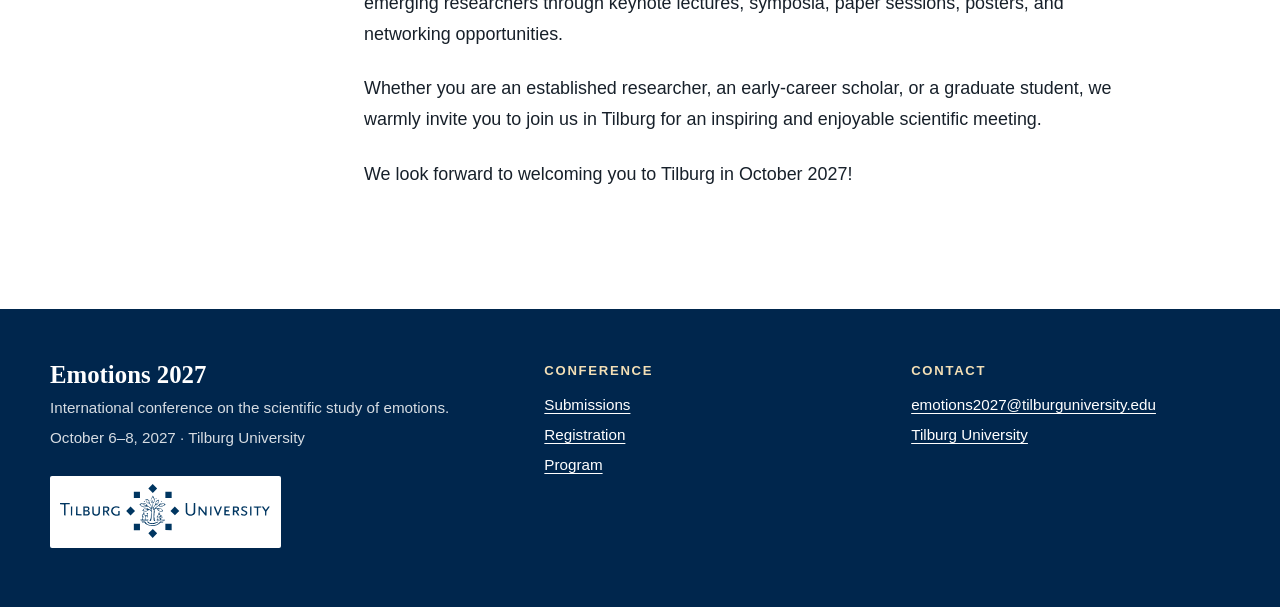
==== commit a24748ea: "Fix navigation resilience, accessibility and image hosting" ====
--- a/index.html
+++ b/index.html
@@ -48,7 +48,7 @@
   >
 
   <link rel="icon" href="assets/img/favicon.svg" type="image/svg+xml">
-  <link rel="stylesheet" href="assets/css/styles.css">
+  <link rel="stylesheet" href="assets/css/styles.css?v=20260929">
 
   <!-- Structured event data -->
   <script type="application/ld+json">
@@ -113,7 +113,7 @@
           aria-label="Tilburg University"
         >
           <img
-            src="assets/img/tilburg-university-tsb.svg"
+            src="assets/img/tilburg-university-tsb.svg" width="300" height="79"
             alt="Tilburg University — School of Social and Behavioral Sciences"
           >
         </a>
@@ -122,7 +122,7 @@
 
       <button
         class="menu-toggle"
-        data-menu-toggle
+        type="button" data-menu-toggle aria-controls="mobile-navigation"
         aria-expanded="false"
         aria-label="Open navigation"
       >
@@ -131,6 +131,16 @@
 
     </div>
   </header>
+<div class="mobile-nav-wrap" data-mobile-nav-wrap>
+  <nav class="mobile-nav" id="mobile-navigation" aria-label="Mobile conference navigation">
+          <a href="speakers.html">Speakers</a>
+          <a href="program.html">Program</a>
+          <a href="submissions.html">Submissions</a>
+          <a href="registration.html">Registration</a>
+          <a href="venue-accommodation.html">Venue &amp; Accommodation</a>
+          <a href="contact.html">Contact</a>
+        </nav>
+</div>
 
   <main id="main">
 
@@ -138,7 +148,7 @@
     <section class="hero" aria-labelledby="hero-title">
 
       <img
-  class="hero-media"
+  class="hero-media" width="1986" height="792" fetchpriority="high"
   src="assets/img/emotions-hero.webp"
   alt="Stylized profile with illuminated neural-network imagery representing emotion and brain science"
 >
@@ -212,9 +222,9 @@
       <!-- Homepage text -->
       <div class="content">
 
-        <h1>
+        <h2 class="content-title">
           Welcome to Emotions 2027
-        </h1>
+        </h2>
 
         <p class="lead">
           Join us from <strong>October 6–8, 2027</strong> for
@@ -337,7 +347,7 @@
           rel="noopener"
         >
           <img
-            src="assets/img/tilburg-university-tsb.svg"
+            src="assets/img/tilburg-university-tsb.svg" width="300" height="79"
             alt="Tilburg University — School of Social and Behavioral Sciences"
           >
         </a>
@@ -391,7 +401,7 @@
 
   </footer>
 
-  <script src="assets/js/site.js"></script>
+  <script src="assets/js/site.js?v=20260929"></script>
 
 </body>
 </html>
--- a/assets/css/styles.css
+++ b/assets/css/styles.css
@@ -3,7 +3,7 @@
   --navy-deep: #00264d;
   --navy-soft: #0f4f7a;
   --gold: #cc9933;
-  --gold-deep: #a87817;
+  --gold-deep: #86600f;
   --sky: #edf5f8;
   --mist: #f6f8f9;
   --ink: #17202a;
@@ -48,33 +48,6 @@
   background: rgba(255,255,255,.97);
   border-bottom: 1px solid var(--line);
 }
-.header-inner {
-  width: min(calc(100% - 2rem), var(--max));
-  min-height: 92px;
-  margin: 0 auto;
-  display: flex;
-  align-items: center;
-  justify-content: space-between;
-  gap: 2rem;
-}
-.brand { display: inline-flex; align-items: center; gap: .95rem; text-decoration: none; color: inherit; }
-.brand-mark {
-  width: 52px;
-  height: 52px;
-  display: grid;
-  place-items: center;
-  background: var(--navy);
-  color: var(--white);
-  font-weight: 800;
-  letter-spacing: -.04em;
-  border-radius: 4px;
-  box-shadow: inset 0 -5px 0 var(--gold);
-}
-.brand-copy { display: grid; gap: .05rem; }
-.brand-copy strong { color: var(--navy-deep); font-size: 1.18rem; letter-spacing: .01em; }
-.brand-copy span { color: var(--muted); font-size: .82rem; letter-spacing: .035em; text-transform: uppercase; }
-.header-meta { text-align: right; color: var(--navy); font-size: .92rem; font-weight: 650; }
-.header-meta span { display: block; color: var(--muted); font-weight: 450; }
 .menu-toggle { display: none; border: 0; background: transparent; color: var(--navy); font-size: 1.6rem; cursor: pointer; }
 
 .hero {
@@ -90,7 +63,7 @@
   width: 100%;
   height: 100%;
   object-fit: cover;
-  object-position: center center;
+  object-position: 58% center;
   opacity: 1;
 }
 .hero::after {
@@ -229,14 +202,16 @@
 
 .content { min-width: 0; }
 .content h2,
-.content h1 {
+.content .section-heading,
+.content .content-title {
   color: var(--navy-deep);
   font-family: Georgia, "Times New Roman", serif;
   font-weight: 650;
   letter-spacing: -.025em;
 }
-.content h1 { margin: 0 0 1.35rem; font-size: clamp(2.1rem, 4vw, 3.25rem); line-height: 1.08; }
-.content h2 { margin: 2.6rem 0 .75rem; font-size: clamp(1.55rem, 3vw, 2.15rem); }
+.content .content-title { margin: 0 0 1.35rem; font-size: clamp(2.1rem, 4vw, 3.25rem); line-height: 1.08; }
+.content h2,
+.content .section-heading { margin: 2.6rem 0 .75rem; font-size: clamp(1.55rem, 3vw, 2.15rem); }
 .content h3 { margin: 2rem 0 .6rem; color: var(--navy); font-size: 1.08rem; }
 .content p { max-width: 820px; margin: 0 0 1.3rem; font-size: 1.045rem; }
 .content .lead { font-size: clamp(1.12rem, 2vw, 1.28rem); color: #334456; line-height: 1.65; }
@@ -319,12 +294,11 @@
 }
 
 @media (max-width: 900px) {
-  .header-meta { display: none; }
-  .menu-toggle { display: block; }
+  .navigation-ready .menu-toggle { display: block; }
   .main-shell { grid-template-columns: 1fr; padding-top: 1.2rem; }
   .sidebar { position: static; margin-bottom: .5rem; }
   .sidebar-title { display: none; }
-  .side-nav { display: none; grid-template-columns: repeat(2, minmax(0,1fr)); padding: .65rem; background: var(--mist); }
+  .side-nav { display: grid; grid-template-columns: repeat(2, minmax(0,1fr)); padding: .65rem; background: var(--mist); }
   .side-nav.open { display: grid; }
   .side-nav a { background: var(--white); }
   .info-grid { grid-template-columns: 1fr; }
@@ -333,10 +307,6 @@
 }
 
 @media (max-width: 620px) {
-  .header-inner { min-height: 76px; }
-  .brand-mark { width: 44px; height: 44px; }
-  .brand-copy strong { font-size: 1.02rem; }
-  .brand-copy span { font-size: .7rem; }
   .hero, .hero-inner { min-height: 520px; }
   .hero-inner { padding: 4rem 0; }
   .hero h1 { font-size: clamp(3rem, 17vw, 5rem); }
@@ -351,7 +321,6 @@
 @media (prefers-reduced-motion: reduce) {
   * { scroll-behavior: auto !important; transition: none !important; }
 }
-
 
 /* v2 conference enhancements */
 a:focus-visible, button:focus-visible { outline: 3px solid var(--gold); outline-offset: 3px; }
@@ -425,13 +394,15 @@
 .day-card p { margin: 0; color: var(--muted); font-size: .94rem; }
 .travel-grid { display: grid; grid-template-columns: repeat(2, 1fr); gap: 1rem; margin: 1.7rem 0 2.5rem; }
 .travel-card { padding: 1.25rem; border: 1px solid var(--line); background: var(--mist); }
-.travel-card h3 { margin: 0 0 .4rem; color: var(--navy-deep); font: 650 1.15rem/1.25 Georgia, "Times New Roman", serif; }
+.travel-card h4 { margin: 0 0 .4rem; color: var(--navy-deep); font: 650 1.15rem/1.25 Georgia, "Times New Roman", serif; }
 .travel-card p { margin: 0; color: var(--muted); font-size: .94rem; }
 
 @media (max-width: 900px) {
-  .sidebar { display: none !important; }
+  .sidebar { display: none; }
   .mobile-nav-wrap { position: relative; z-index: 29; border-bottom: 1px solid var(--line); background: var(--white); }
-  .mobile-nav-wrap.open { display: block; }
+  .mobile-nav-wrap { display: block; }
+  .navigation-ready .mobile-nav-wrap { display: none; }
+  .navigation-ready .mobile-nav-wrap.open { display: block; }
   .dates-strip { grid-template-columns: repeat(2, 1fr); }
   .date-item:nth-child(2) { border-right: 0; }
   .date-item:nth-child(-n+2) { border-bottom: 1px solid var(--line); }
@@ -445,100 +416,8 @@
   .travel-grid { grid-template-columns: 1fr; }
 }
 
-
-/* approved Tilburg University branding */
-.brand-group {
-  display: flex;
-  align-items: center;
-  gap: 1.05rem;
-  min-width: 0;
-}
-.brand-divider {
-  width: 1px;
-  height: 50px;
-  flex: 0 0 auto;
-  background: var(--line);
-}
-.university-brand {
-  display: inline-flex;
-  align-items: center;
-  text-decoration: none;
-  min-width: 0;
-}
-.university-brand img {
-  display: block;
-  width: min(330px, 29vw);
-  height: auto;
-}
-.footer-university-brand {
-  display: inline-block;
-  margin-top: 1.25rem;
-  padding: .7rem .8rem;
-  background: var(--white);
-  border-radius: 2px;
-}
-.footer-university-brand img {
-  display: block;
-  width: min(300px, 100%);
-  height: auto;
-}
-@media (max-width: 900px) {
-  .header-inner { gap: 1rem; }
-  .brand-group { gap: .75rem; }
-  .brand-divider { height: 42px; }
-  .university-brand img { width: min(250px, 35vw); }
-}
-@media (max-width: 700px) {
-  .header-inner { align-items: center; }
-  .brand-group { gap: .6rem; }
-  .brand-divider { display: none; }
-  .university-brand img { width: 150px; }
-  .brand-copy span { display: none; }
-}
-@media (max-width: 480px) {
-  .university-brand img { width: 118px; }
-  .brand-mark { width: 40px; height: 40px; font-size: .92rem; }
-  .brand-copy strong { font-size: .95rem; }
-}
-
-
 /* v4 refined conference identity */
-.brand-mark { display: none !important; }
-.header-meta { display: none !important; }
-.header-inner {
-  min-height: 76px;
-  gap: 1.25rem;
-}
-.brand-group {
-  width: 100%;
-  justify-content: space-between;
-  gap: 1.25rem;
-}
-.brand {
-  gap: 0;
-  flex: 0 1 auto;
-}
-.brand-copy strong {
-  font-family: Georgia, "Times New Roman", serif;
-  font-size: 1.36rem;
-  letter-spacing: -.018em;
-}
-.brand-copy span {
-  margin-top: .08rem;
-  font-size: .72rem;
-  letter-spacing: .055em;
-}
-.brand-divider {
-  height: 34px;
-  margin-left: auto;
-}
-.university-brand {
-  flex: 0 0 auto;
-}
-.university-brand img {
-  width: 182px;
-  max-height: 48px;
-}
+
 .speaker-card .speaker-initials,
 .speaker-grid.compact .speaker-initials {
   display: none !important;
@@ -550,157 +429,14 @@
 .speaker-grid.compact .speaker-card {
   min-height: 0;
 }
-.home-keynotes {
-  margin: 2.7rem 0 3rem;
-}
-.keynote-simple-grid {
-  display: grid;
-  grid-template-columns: repeat(2, minmax(0, 1fr));
-  gap: 0;
-  margin: 1.35rem 0 1.05rem;
-  border-top: 1px solid var(--line);
-}
-.keynote-simple-item {
-  display: grid;
-  gap: .18rem;
-  padding: 1rem 1.05rem 1.05rem 0;
-  border-bottom: 1px solid var(--line);
-}
-.keynote-simple-item:nth-child(odd) {
-  border-right: 1px solid var(--line);
-}
-.keynote-simple-item:nth-child(even) {
-  padding-left: 1.05rem;
-}
-.keynote-simple-item strong {
-  color: var(--navy-deep);
-  font: 650 1.12rem/1.25 Georgia, "Times New Roman", serif;
-}
-.keynote-simple-item span {
-  color: var(--muted);
-  font-size: .91rem;
-}
+
 .text-link {
   font-weight: 750;
   text-decoration: none;
 }
 .text-link:hover { text-decoration: underline; }
 
-.save-date-section {
-  display: grid;
-  grid-template-columns: minmax(260px, .9fr) minmax(0, 1.2fr);
-  gap: clamp(1.6rem, 4vw, 3.5rem);
-  align-items: center;
-  margin: 3.2rem 0 3.4rem;
-  padding: clamp(1.25rem, 3vw, 2rem);
-  background: #f7f8fa;
-  border: 1px solid var(--line);
-  box-shadow: 0 14px 34px rgba(0,38,77,.06);
-}
-.save-date-card {
-  min-height: 295px;
-  display: flex;
-  flex-direction: column;
-  justify-content: center;
-  padding: 1.65rem;
-  color: var(--navy-deep);
-  background:
-    radial-gradient(circle at 88% 18%, rgba(205,153,51,.17), transparent 25%),
-    linear-gradient(145deg, #fff 0%, #f4f7fa 100%);
-  border-top: 5px solid var(--gold);
-  border-bottom: 8px solid var(--navy);
-}
-.save-date-kicker {
-  margin-bottom: .4rem;
-  color: var(--muted);
-  font-size: .82rem;
-  font-weight: 750;
-  letter-spacing: .08em;
-  text-transform: uppercase;
-}
-.save-date-name {
-  font: 650 clamp(2rem, 4vw, 3rem)/1 Georgia, "Times New Roman", serif;
-  letter-spacing: -.035em;
-}
-.save-date-rule {
-  width: 72px;
-  height: 3px;
-  margin: 1.05rem 0;
-  background: var(--gold);
-}
-.save-date-meta {
-  font-size: .98rem;
-  font-weight: 700;
-}
-.save-date-call {
-  margin-top: 1.15rem;
-  padding-top: .9rem;
-  border-top: 1px solid var(--line);
-  color: var(--gold-deep);
-  font-weight: 800;
-}
-.save-date-copy h2 {
-  margin-top: 0;
-}
-.save-date-copy p {
-  max-width: 610px;
-}
-
-@media (max-width: 900px) {
-  .university-brand img { width: 155px; }
-  .brand-copy strong { font-size: 1.2rem; }
-  .save-date-section { grid-template-columns: 1fr; }
-}
-@media (max-width: 700px) {
-  .brand-group { gap: .7rem; }
-  .brand-divider { display: block; height: 28px; }
-  .university-brand img { width: 125px; }
-  .brand-copy span { display: block; font-size: .62rem; }
-  .keynote-simple-grid { grid-template-columns: 1fr; }
-  .keynote-simple-item,
-  .keynote-simple-item:nth-child(even) {
-    padding: .9rem 0;
-    border-right: 0;
-  }
-}
-@media (max-width: 480px) {
-  .header-inner { min-height: 68px; }
-  .brand-copy strong { font-size: 1.05rem; }
-  .brand-copy span { display: none; }
-  .brand-divider { height: 24px; }
-  .university-brand img { width: 104px; }
-}
-
-
-/* v3 cleaner conference presentation */
-.brand-group {
-  flex: 1 1 auto;
-  width: 100%;
-  justify-content: space-between;
-  gap: 1.5rem;
-}
-.brand { gap: 0; }
-.brand-copy strong {
-  font-family: Georgia, "Times New Roman", serif;
-  font-size: 1.35rem;
-  letter-spacing: -.015em;
-}
-.brand-copy span {
-  font-size: .72rem;
-  letter-spacing: .055em;
-}
-.brand-divider, .brand-mark { display: none !important; }
-.university-brand { flex: 0 0 auto; }
-.university-brand img {
-  width: 165px;
-  max-width: 20vw;
-}
-.footer-university-brand {
-  padding: .5rem .65rem;
-}
-.footer-university-brand img {
-  width: 210px;
-}
+/* Homepage dates and keynote summary */
 .dates-strip-compact {
   grid-template-columns: repeat(3, 1fr);
   margin: 2.35rem 0 2.4rem;
@@ -736,19 +472,128 @@
 .speaker-grid.compact .speaker-card { min-height: 0; }
 
 @media (max-width: 900px) {
-  .brand-group { gap: 1rem; }
-  .university-brand img { width: 145px; max-width: 28vw; }
   .dates-strip-compact { grid-template-columns: 1fr; }
   .dates-strip-compact .date-item { border-right: 0; border-bottom: 1px solid var(--line); }
   .dates-strip-compact .date-item:last-child { border-bottom: 0; }
 }
 @media (max-width: 700px) {
-  .brand-copy span { display: block; font-size: .64rem; }
-  .university-brand img { width: 118px; max-width: 32vw; }
   .keynote-summary { display: block; }
   .keynote-summary a { display: inline-block; margin-top: .75rem; }
 }
+
+/* v5 readability refinements */
+.content p {
+  max-width: 790px;
+  margin-bottom: 1.45rem;
+  font-size: 1.12rem;
+  line-height: 1.74;
+}
+
+.content .lead {
+  max-width: 810px;
+  font-size: clamp(1.22rem, 1.08rem + .35vw, 1.38rem);
+  line-height: 1.66;
+}
+
+.content .content-title {
+  margin-bottom: 1.5rem;
+}
+
+.content h2,
+.content .section-heading {
+  margin-top: 2.8rem;
+}
+
+.side-nav a {
+  font-size: 1rem;
+}
+
+.date-item span {
+  font-size: .76rem;
+}
+
+.date-item strong {
+  font-size: 1.1rem;
+  line-height: 1.35;
+}
+
+.keynote-summary p {
+  font-size: 1.04rem;
+  line-height: 1.6;
+}
+
+.keynote-summary .kicker {
+  font-size: .78rem;
+}
+
+.speaker-card p {
+  font-size: 1rem;
+  line-height: 1.65;
+}
+
+.speaker-affiliation {
+  font-size: .95rem !important;
+}
+
+.info-card p,
+.travel-card p {
+  font-size: 1rem;
+  line-height: 1.58;
+}
+
+.notice {
+  font-size: 1.04rem;
+  line-height: 1.62;
+}
+
+.footer-inner p {
+  font-size: .95rem;
+  line-height: 1.55;
+}
+
+.footer-inner h2 {
+  font-size: .82rem;
+}
+
+@media (max-width: 700px) {
+  .content p {
+    font-size: 1.06rem;
+    line-height: 1.68;
+  }
+
+  .content .lead {
+    font-size: 1.18rem;
+  }
+
+  .date-item strong {
+    font-size: 1.06rem;
+  }
+}
+
+/* Header and university branding: one set of responsive rules. */
+.header-inner { width: min(calc(100% - 2rem), var(--max)); min-height: 76px; margin: 0 auto; display: flex; align-items: center; justify-content: space-between; gap: 1.25rem; }
+.brand-group { display: flex; align-items: center; min-width: 0; flex: 1 1 auto; width: 100%; justify-content: space-between; gap: 1.5rem; }
+.brand { display: inline-flex; align-items: center; min-width: 0; flex: 0 1 auto; text-decoration: none; color: inherit; }
+.brand-copy { display: grid; gap: .05rem; }
+.brand-copy strong { color: var(--navy-deep); font-family: Georgia, "Times New Roman", serif; font-size: 1.35rem; letter-spacing: -.015em; }
+.brand-copy span { margin-top: .08rem; color: var(--muted); font-size: .72rem; letter-spacing: .055em; text-transform: uppercase; }
+.university-brand { display: inline-flex; align-items: center; text-decoration: none; min-width: 0; flex: 0 0 auto; }
+.university-brand img { display: block; width: 165px; max-width: 20vw; max-height: 48px; height: auto; }
+.footer-university-brand { display: inline-block; margin-top: 1.25rem; padding: .5rem .65rem; background: var(--white); border-radius: 2px; }
+.footer-university-brand img { display: block; width: 210px; height: auto; }
+.menu-toggle { flex: 0 0 44px; }
+.contact-card .email, .footer-inner a { overflow-wrap: anywhere; }
+@media (max-width: 900px) {
+  .brand-group { gap: 1rem; }
+  .university-brand img { width: 145px; max-width: 28vw; }
+}
+@media (max-width: 700px) {
+  .brand-copy span { font-size: .64rem; }
+  .university-brand img { width: 118px; max-width: 32vw; }
+}
 @media (max-width: 480px) {
+  .header-inner { min-height: 68px; gap: .65rem; }
+  .brand-group { gap: .65rem; }
   .brand-copy strong { font-size: 1.02rem; }
   .brand-copy span { font-size: .58rem; }
   .university-brand img { width: 95px; }
